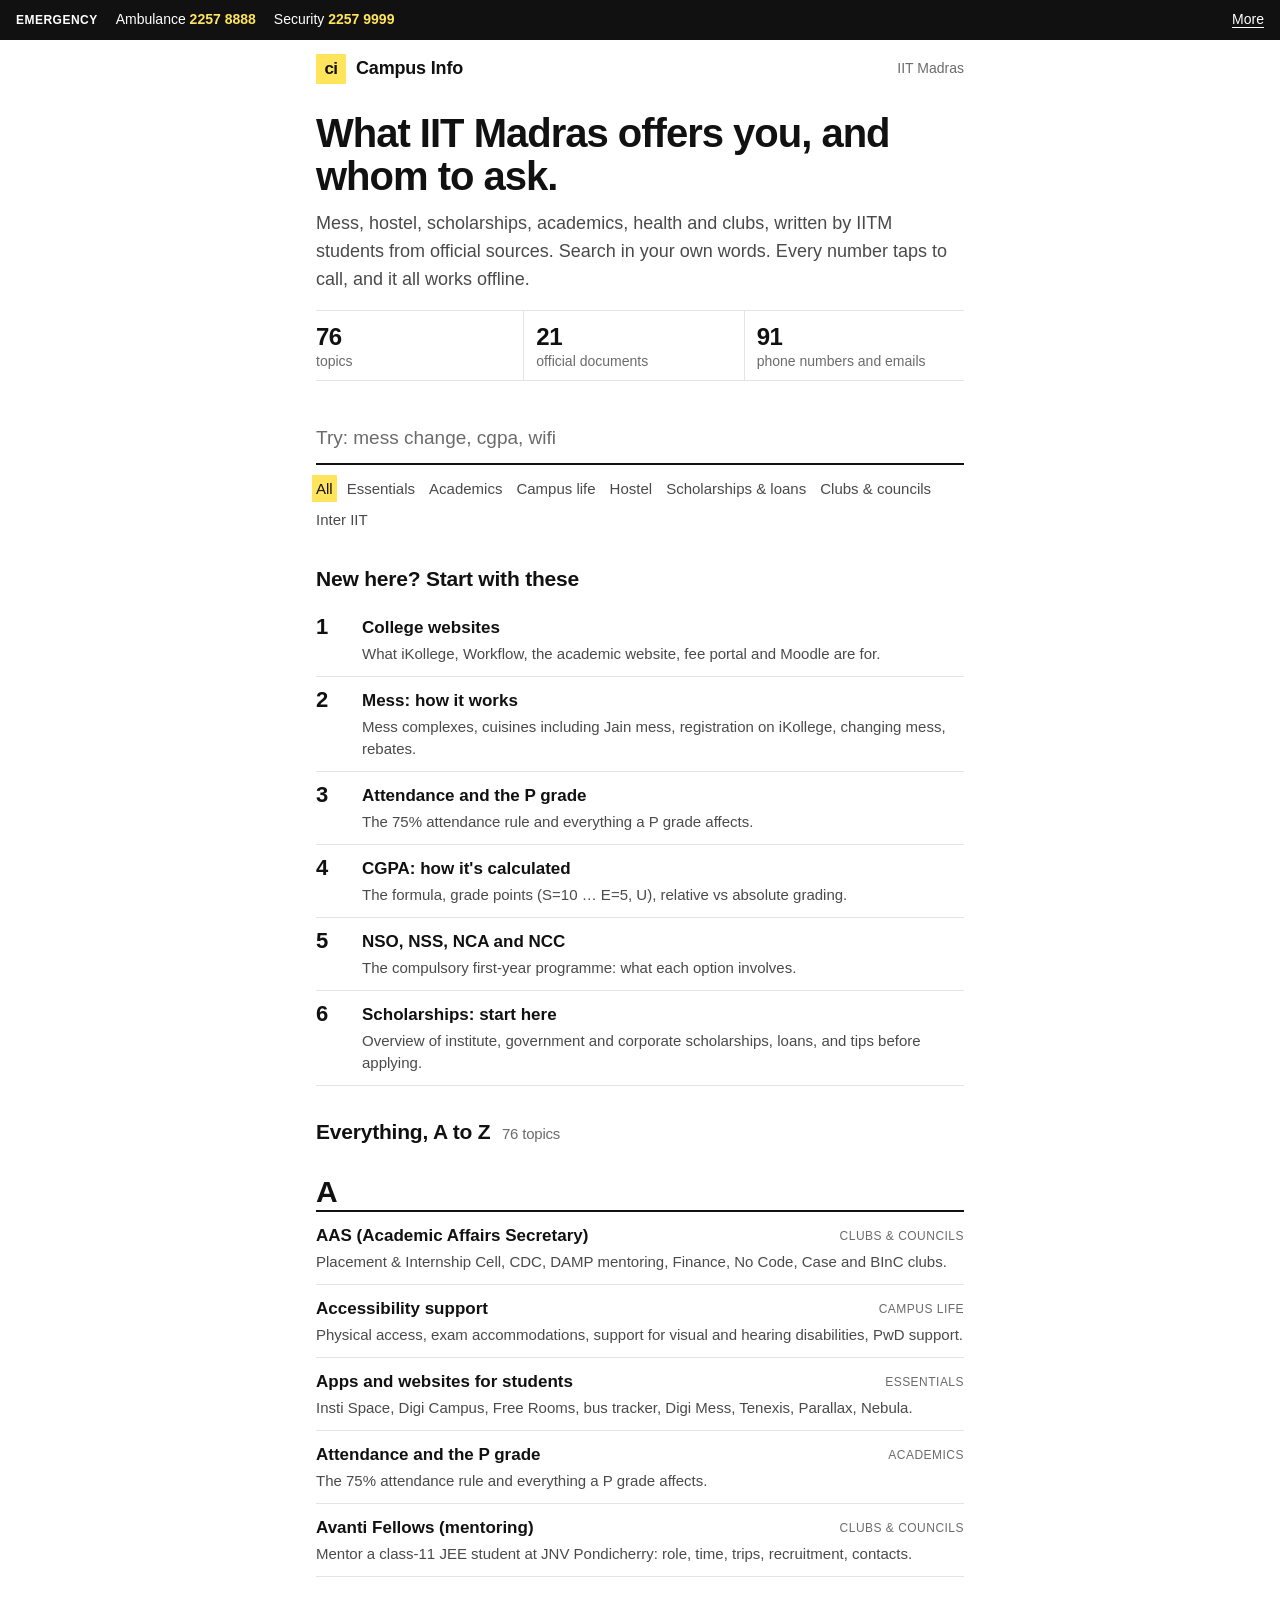
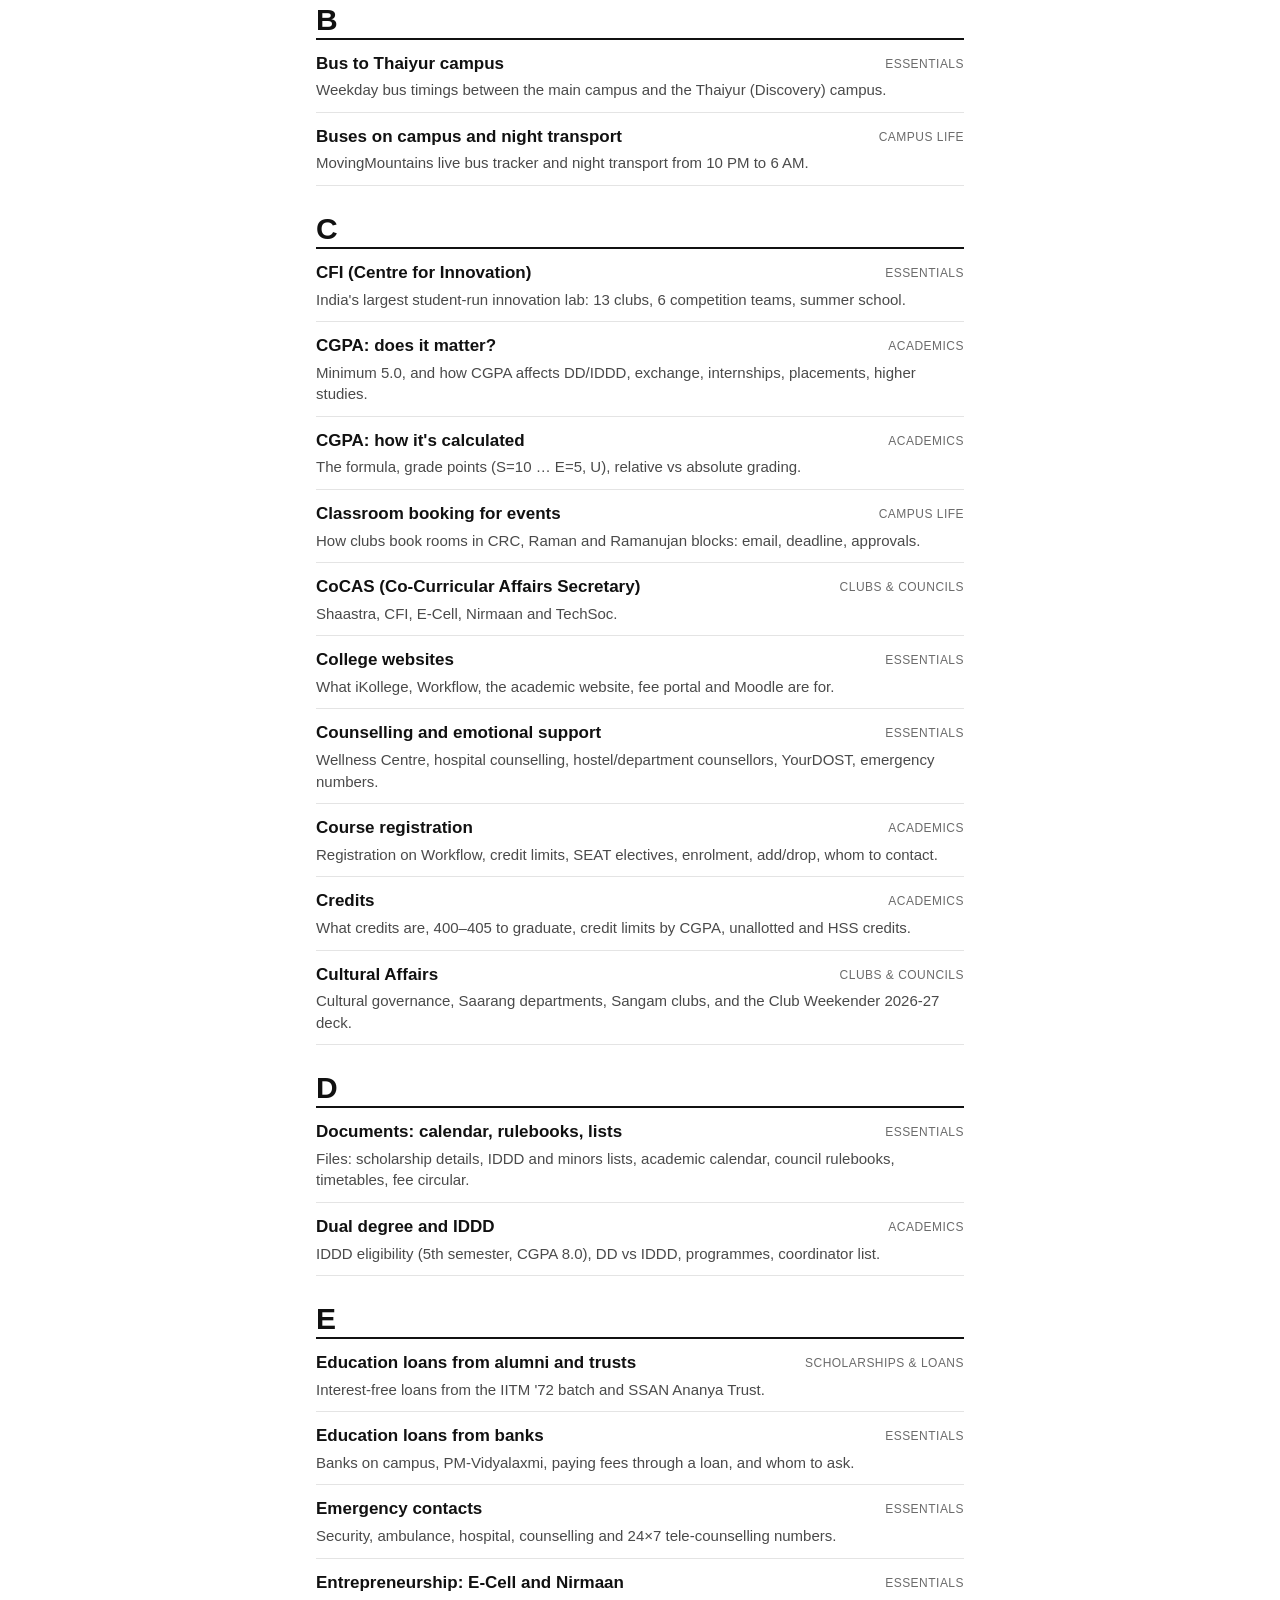
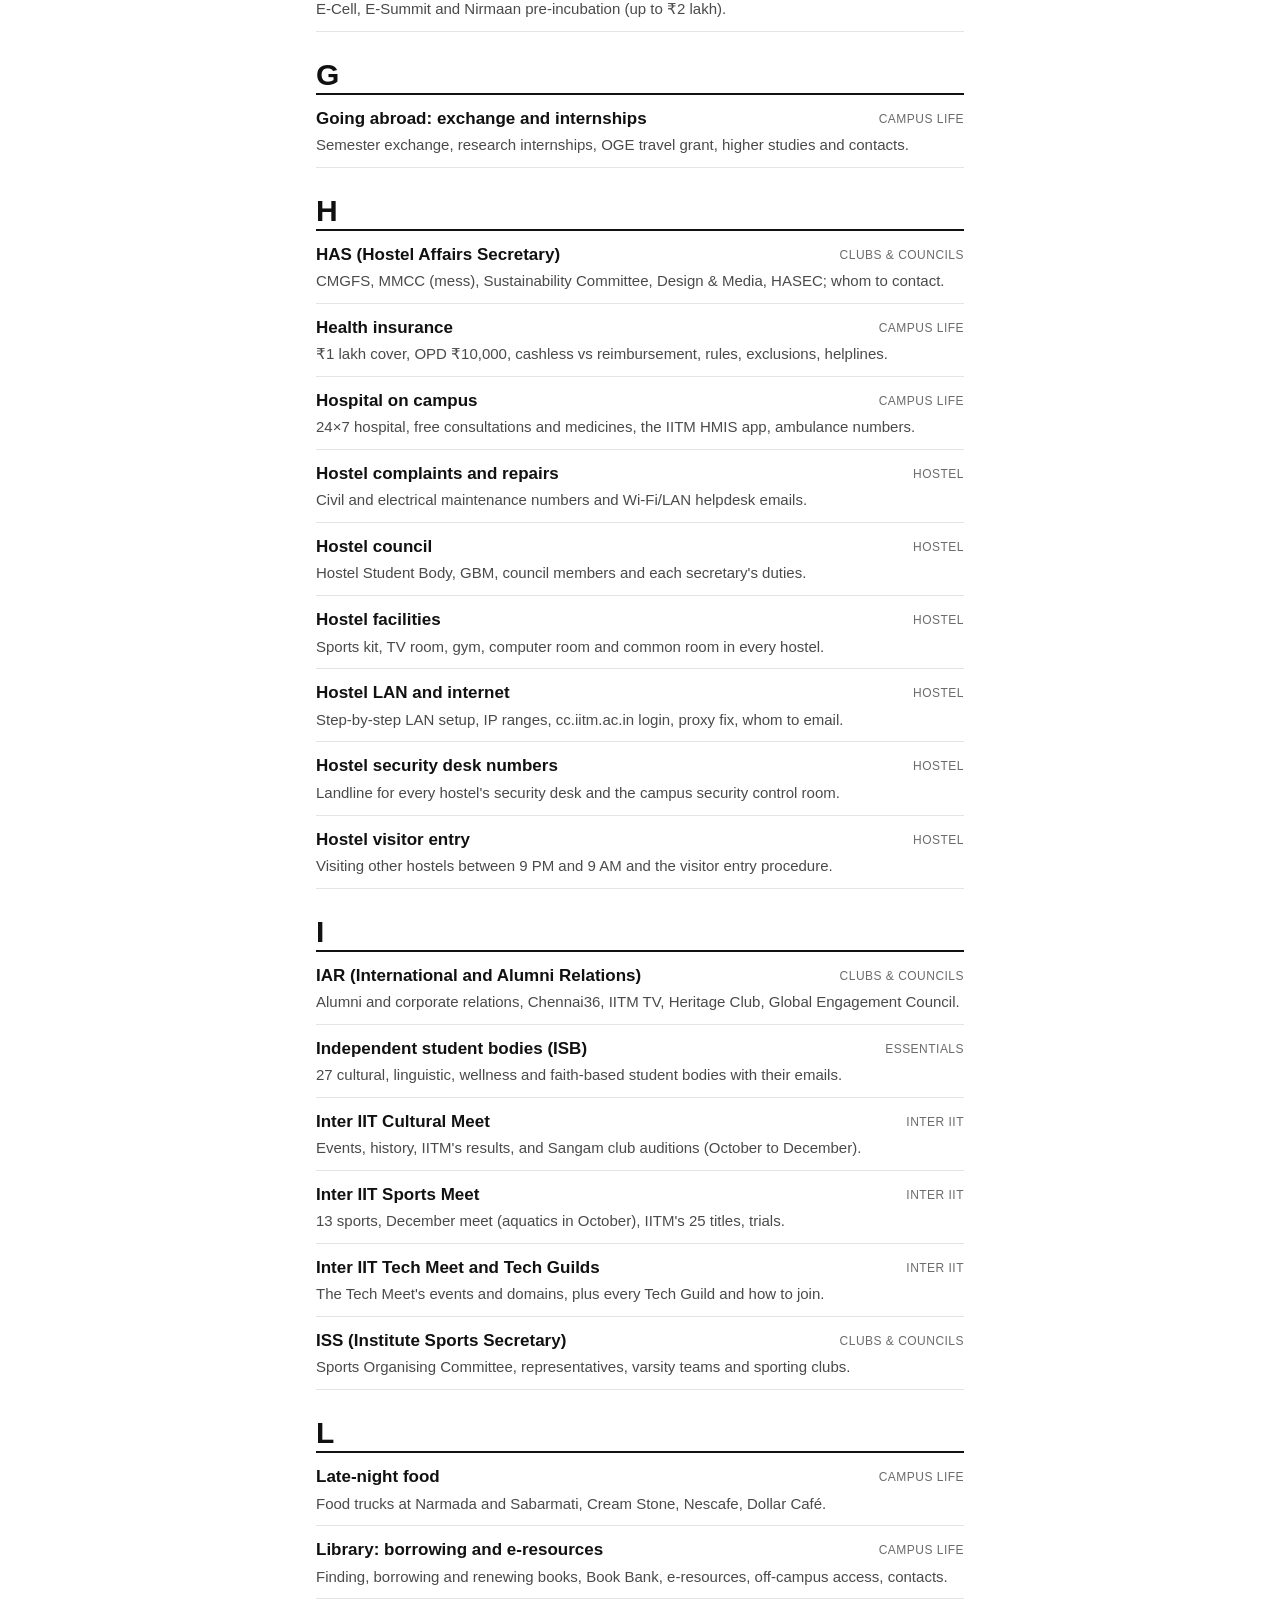
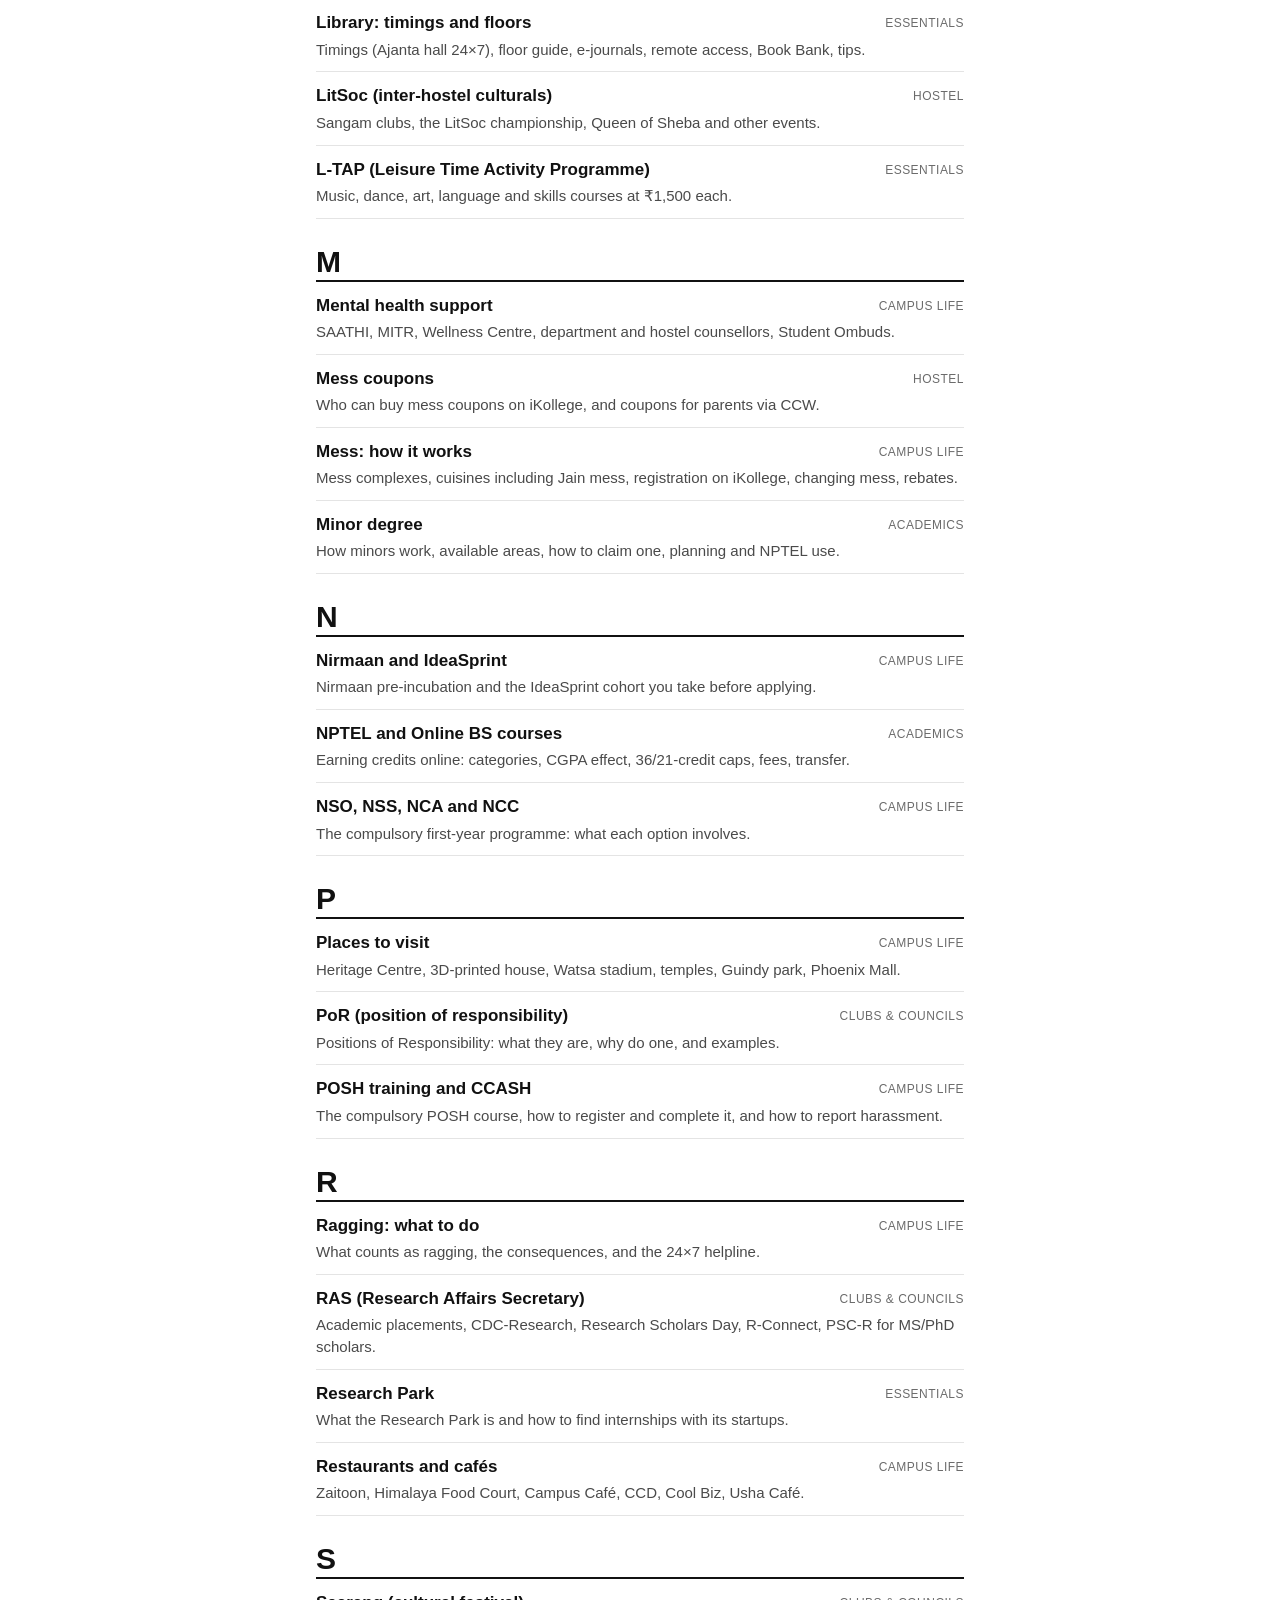
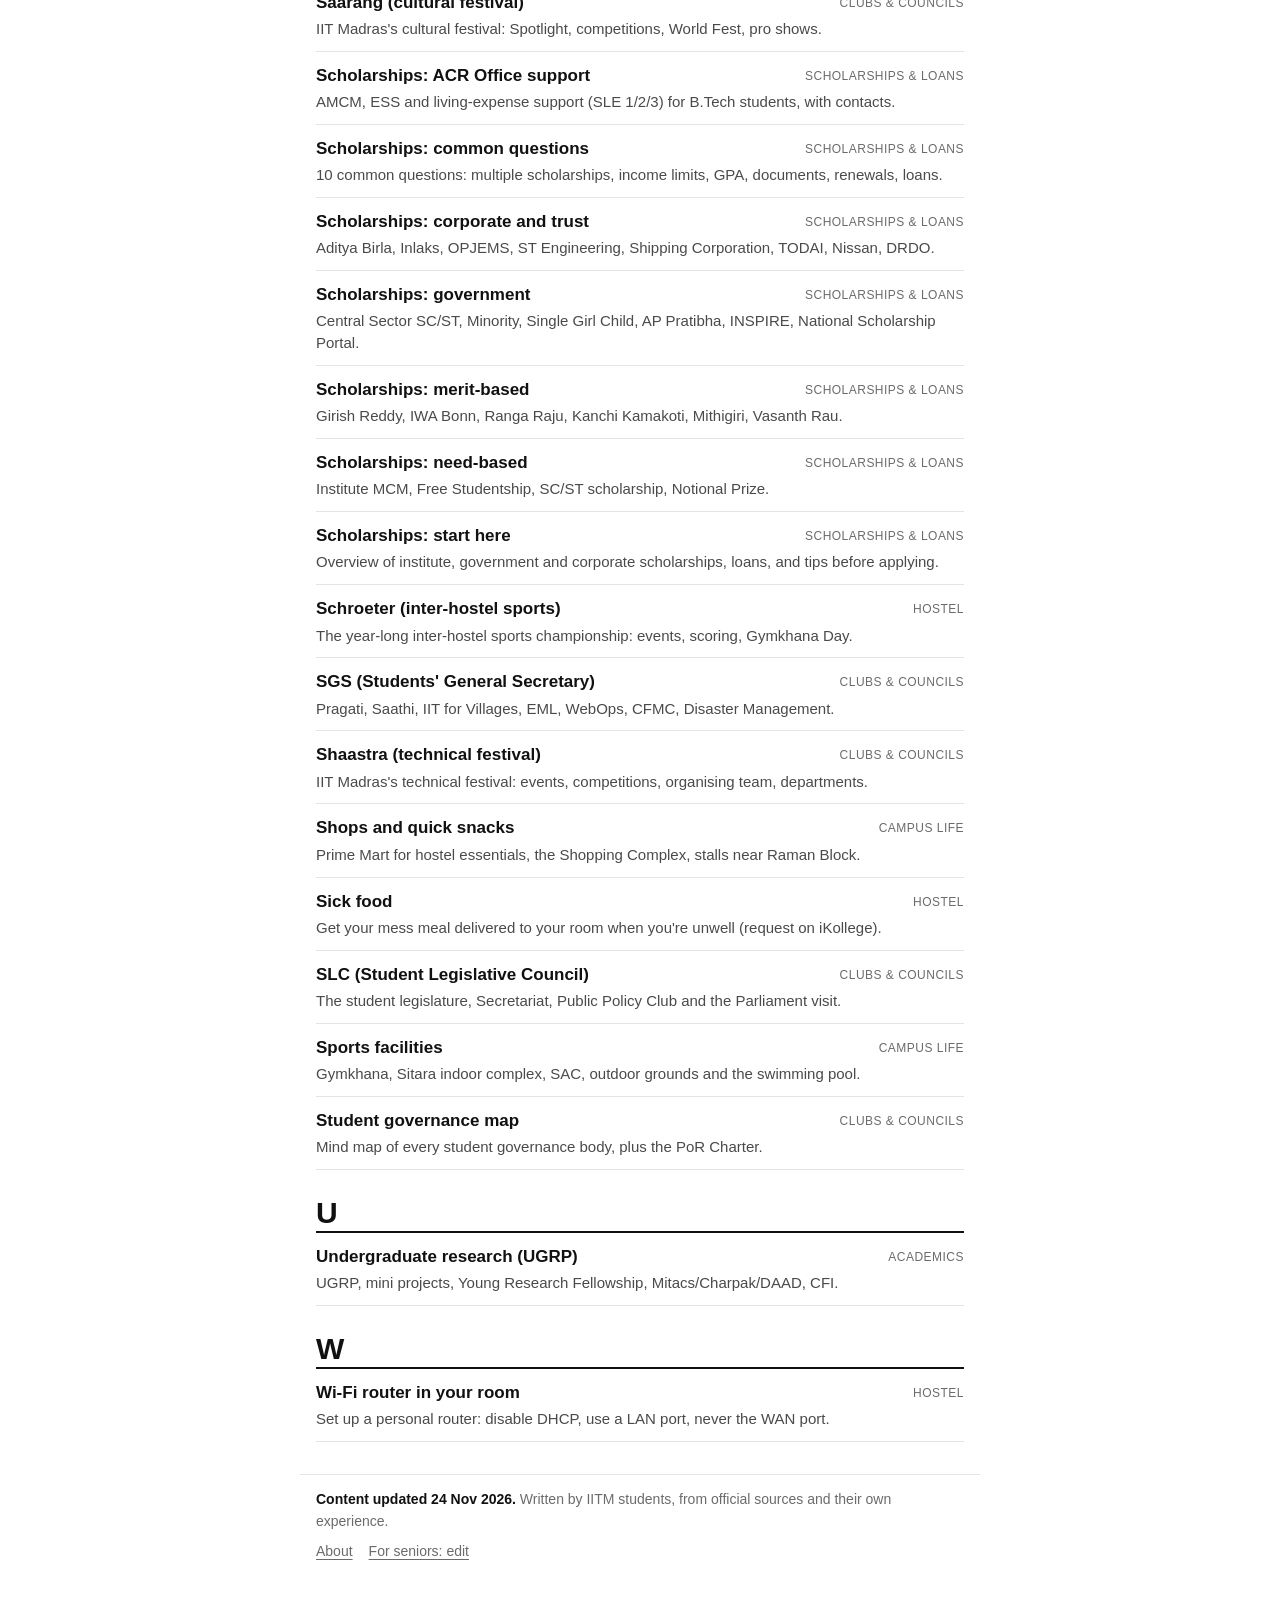
==== docs/index.html @ 2f11ac45 "The site students see: an A-to-Z index, search in their own words, topic pages, offline Home opens w" ====
<!doctype html>
<html lang="en">
<head>
  <meta charset="utf-8">
  <meta name="viewport" content="width=device-width, initial-scale=1, viewport-fit=cover">
  <title>Campus Info · student life at IIT Madras, searchable</title>
  <meta name="description" content="What IIT Madras offers you, and whom to ask. Mess, hostel, scholarships, academics, health and clubs, written by IITM students from official sources. Every number taps to call. Works offline.">
  <meta name="theme-color" content="#111111">
  <link rel="manifest" href="manifest.webmanifest">
  <link rel="icon" href="icons/icon.svg" type="image/svg+xml">
  <link rel="apple-touch-icon" href="icons/apple-touch-icon.png">
  <meta property="og:title" content="Campus Info">
  <meta property="og:description" content="What IIT Madras offers you, and whom to ask. Search in your own words; every number taps to call.">
  <meta property="og:image" content="icons/icon-512.png">
  <link rel="stylesheet" href="app.css">
</head>
<body>
  <a class="skip" href="#main">Skip to content</a>
  <div class="strip" id="strip" aria-label="Emergency numbers"></div>
  <header class="top">
    <a class="brand" href="#/" aria-label="Campus Info home"><span class="logo" aria-hidden="true">ci</span><span class="name">Campus Info</span></a>
    <span class="where">IIT Madras</span>
  </header>
  <main id="main" tabindex="-1">
    <p class="loading">Loading…</p>
  </main>
  <nav class="rail" id="rail" aria-label="Jump to a letter" hidden></nav>
  <footer class="foot" id="foot"></footer>
  <noscript><p class="loading">Campus Info needs JavaScript turned on.</p></noscript>
  <script src="markdown.js" defer></script>
  <script src="search.js" defer></script>
  <script src="app.js" defer></script>
</body>
</html>
---- docs/app.css ----
/* Campus Info. White page, black text, one highlighter yellow. No cards, no icons, no web fonts. */
:root {
  --paper: #ffffff;
  --ink: #111111;
  --soft: #4a4a4a;
  --muted: #6b6b6b;
  --rule: #e4e4e4;
  --mark: #ffe45c;
  --mark-ink: #111111;
  --strip: #111111;
  --strip-ink: #ffffff;
  --strip-num: #ffe45c;
  --code: #f4f4f2;
  --focus: #1a4dff;
  color-scheme: light;
}
@media (prefers-color-scheme: dark) {
  :root {
    --paper: #121212;
    --ink: #f1f1ef;
    --soft: #c9c9c6;
    --muted: #9d9d99;
    --rule: #2b2b2b;
    --mark: #ffe45c;
    --mark-ink: #111111;
    --strip: #ffe45c;
    --strip-ink: #111111;
    --strip-num: #111111;
    --code: #1d1d1d;
    --focus: #8fb0ff;
    color-scheme: dark;
  }
}

* { box-sizing: border-box; }
[hidden] { display: none !important; }
html { -webkit-text-size-adjust: 100%; scroll-padding-top: 56px; }
body {
  margin: 0;
  background: var(--paper);
  color: var(--ink);
  font: 17px/1.55 -apple-system, BlinkMacSystemFont, "Segoe UI", Roboto, "Noto Sans", "Helvetica Neue", Arial, sans-serif;
  padding-bottom: env(safe-area-inset-bottom);
}
a { color: inherit; text-decoration-thickness: 1px; text-underline-offset: 3px; }
a:hover { text-decoration-color: var(--mark); text-decoration-thickness: 3px; }
:focus-visible { outline: 3px solid var(--focus); outline-offset: 2px; }
mark { background: var(--mark); color: var(--mark-ink); padding: 0 1px; }
button { font: inherit; color: inherit; }
.vh { position: absolute; width: 1px; height: 1px; overflow: hidden; clip: rect(0 0 0 0); white-space: nowrap; }
.skip { position: absolute; left: -999px; }
.skip:focus { left: 8px; top: 8px; background: var(--paper); padding: 6px 10px; z-index: 30; }
.loading { padding: 40px 16px; color: var(--muted); }

/* the emergency strip: always there, one tap to call */
.strip {
  position: sticky; top: 0; z-index: 20;
  display: flex; align-items: center; gap: 18px;
  min-height: 40px; padding: 0 16px;
  background: var(--strip); color: var(--strip-ink);
  font-size: 14px; white-space: nowrap; overflow-x: auto; scrollbar-width: none;
}
.strip::-webkit-scrollbar { display: none; }
.strip .label { font-weight: 700; letter-spacing: .04em; text-transform: uppercase; font-size: 12px; }
.strip a { color: var(--strip-num); font-weight: 700; text-decoration: none; font-variant-numeric: tabular-nums; }
.strip a span { color: var(--strip-ink); font-weight: 400; }
.strip a.all { color: var(--strip-ink); font-weight: 400; text-decoration: underline; text-underline-offset: 3px; margin-left: auto; }

.preview-bar { background: var(--mark); color: var(--mark-ink); padding: 8px 16px; font-size: 14px; }

/* page column */
.top, main, .foot { max-width: 680px; margin: 0 auto; padding-left: 16px; padding-right: 16px; }
.top { display: flex; align-items: center; justify-content: space-between; padding-top: 14px; padding-bottom: 6px; }
.brand { display: inline-flex; align-items: center; gap: 10px; text-decoration: none; }
.logo {
  display: inline-grid; place-items: center; width: 30px; height: 30px;
  background: var(--mark); color: var(--mark-ink); font-weight: 800; font-size: 17px; letter-spacing: -.04em;
}
.name { font-weight: 800; font-size: 18px; letter-spacing: -.01em; }
.where { color: var(--muted); font-size: 14px; }
main { padding-bottom: 32px; }
main:focus { outline: none; }

/* what this is */
.hello { padding: 22px 0 6px; }
.hello h1 { font-size: clamp(30px, 8vw, 40px); line-height: 1.08; letter-spacing: -.025em; margin: 0 0 12px; font-weight: 800; }
.lede { font-size: 18px; color: var(--soft); margin: 0 0 16px; }
.proof { list-style: none; display: flex; flex-wrap: wrap; gap: 0; padding: 0; margin: 0 0 8px; border-top: 1px solid var(--rule); border-bottom: 1px solid var(--rule); }
.proof li { flex: 1 1 0; min-width: 90px; padding: 10px 12px 10px 0; color: var(--muted); font-size: 14px; line-height: 1.3; }
.proof li + li { border-left: 1px solid var(--rule); padding-left: 12px; }
.proof b { display: block; color: var(--ink); font-size: 24px; letter-spacing: -.02em; }

/* the search line */
.find { position: relative; margin: 18px 0 8px; }
.find input {
  width: 100%; font: inherit; font-size: 19px; color: var(--ink); background: transparent;
  border: 0; border-bottom: 2px solid var(--ink); border-radius: 0; padding: 10px 64px 10px 0;
  -webkit-appearance: none; appearance: none;
}
.find input::placeholder { color: var(--muted); }
.find input:focus { outline: none; box-shadow: inset 0 -8px 0 var(--mark); }
.find input::-webkit-search-cancel-button { display: none; }
.find .clear { position: absolute; right: 0; bottom: 10px; background: none; border: 0; padding: 4px 0; text-decoration: underline; text-underline-offset: 3px; cursor: pointer; color: var(--muted); }

/* group words */
.groups { display: flex; flex-wrap: wrap; gap: 4px 14px; margin: 10px 0 6px; font-size: 15px; }
.groups a { text-decoration: none; color: var(--soft); padding: 2px 0; }
.groups a.on { background: var(--mark); color: var(--mark-ink); padding: 2px 4px; margin: 0 -4px; }
.groups a:hover { color: var(--ink); }

/* lists of topics: the index, New here?, results */
h2 { font-size: 21px; letter-spacing: -.01em; margin: 30px 0 8px; }
.count { color: var(--muted); font-weight: 400; font-size: 15px; margin-left: 6px; }
.gsum { color: var(--soft); margin: 0 0 8px; }
.letter { font-size: 30px; font-weight: 800; margin: 26px 0 0; padding-bottom: 2px; border-bottom: 2px solid var(--ink); line-height: 1.1; }
.entries { list-style: none; margin: 0; padding: 0; }
.entries li { border-bottom: 1px solid var(--rule); }
.entries a { display: grid; grid-template-columns: 1fr auto; gap: 2px 12px; padding: 11px 0; text-decoration: none; }
.entries .t { font-weight: 650; }
.entries a:hover .t { text-decoration: underline; text-decoration-color: var(--mark); text-decoration-thickness: 3px; text-underline-offset: 3px; }
.entries .g { color: var(--muted); font-size: 12px; text-transform: uppercase; letter-spacing: .04em; align-self: start; padding-top: 4px; white-space: nowrap; }
.entries .s { grid-column: 1 / -1; color: var(--soft); font-size: 15px; line-height: 1.45;
  display: -webkit-box; -webkit-line-clamp: 2; -webkit-box-orient: vertical; overflow: hidden; }
.entries .from { color: var(--muted); }
.newhere ol { counter-reset: n; }
.newhere ol li { counter-increment: n; }
.newhere ol a { grid-template-columns: 34px 1fr; }
.newhere ol a::before { content: counter(n); grid-row: 1 / span 2; font-size: 22px; font-weight: 800; line-height: 1.1; color: var(--ink); }
.newhere ol .s { grid-column: 2; }
.newhere { margin-top: 18px; }

/* letters down the right edge */
.rail {
  position: fixed; right: 2px; top: 50%; transform: translateY(-46%); z-index: 15;
  display: flex; flex-direction: column; align-items: center;
  font-size: 11px; font-weight: 700; line-height: 1;
  opacity: 0; pointer-events: none; transition: opacity .2s;
}
.rail.show { opacity: 1; pointer-events: auto; }
@media (max-width: 759px) { .index { padding-right: 20px; } }
.rail a { display: block; padding: 3px 6px; text-decoration: none; color: var(--soft); }
.rail a:hover, .rail a:active { background: var(--mark); color: var(--mark-ink); }
@media (min-width: 760px) { .rail { right: calc(50% - 380px); font-size: 12px; } }

/* search results */
#results { margin-top: 8px; }
.none { margin: 14px 0 6px; }
.none p { margin: 0 0 6px; }
.none mark { font-weight: 700; }
.ask { font-weight: 700; }
.divider { margin: 22px 0 0; font-size: 12px; text-transform: uppercase; letter-spacing: .06em; color: var(--muted); border-bottom: 2px solid var(--ink); padding-bottom: 4px; }
.hits.deep .t { font-weight: 600; }

/* a topic */
.topic { padding-top: 8px; }
.crumbs { display: flex; justify-content: space-between; gap: 12px; margin: 10px 0 4px; font-size: 15px; }
.back { text-decoration: none; color: var(--soft); }
.kicker { text-transform: uppercase; letter-spacing: .05em; font-size: 12px; color: var(--muted); text-decoration: none; padding-top: 2px; }
.topic h1 { font-size: clamp(28px, 7vw, 36px); line-height: 1.12; letter-spacing: -.02em; margin: 14px 0 10px; font-weight: 800; }
.posts .post + .post { margin-top: 26px; padding-top: 22px; border-top: 1px solid var(--rule); }
.posts h2 { font-size: 20px; margin: 22px 0 6px; }
.posts h3 { font-size: 18px; margin: 18px 0 4px; }
.posts h4 { font-size: 16px; margin: 14px 0 4px; }
.posts p { margin: 0 0 12px; }
.posts ul, .posts ol { margin: 0 0 12px; padding-left: 22px; }
.posts li { margin: 3px 0; }
.posts blockquote { margin: 0 0 12px; padding: 2px 0 2px 14px; border-left: 3px solid var(--mark); color: var(--soft); }
.posts code { font-family: ui-monospace, SFMono-Regular, Consolas, Menlo, monospace; font-size: .9em; background: var(--code); padding: 1px 4px; }
.posts pre { background: var(--code); padding: 12px; overflow-x: auto; font-size: 14px; line-height: 1.45; }
.posts pre code { background: none; padding: 0; }
.posts img { max-width: 100%; height: auto; }
.posts a.tel { font-weight: 650; white-space: nowrap; }
.table { overflow-x: auto; margin: 0 0 14px; }
.posts table { border-collapse: collapse; font-size: 15px; min-width: 60%; }
.posts th, .posts td { border-bottom: 1px solid var(--rule); padding: 6px 12px 6px 0; text-align: left; vertical-align: top; }
.posts th { border-bottom: 2px solid var(--ink); }
.docs { list-style: none; padding: 0; margin: 8px 0 0; }
.docs li { padding: 9px 0; border-top: 1px solid var(--rule); display: flex; flex-wrap: wrap; gap: 2px 10px; align-items: baseline; }
.docs a { font-weight: 650; word-break: break-word; }
.docs .meta { color: var(--muted); font-size: 13px; }

.contacts { margin-top: 30px; border-top: 2px solid var(--ink); }
.contacts h2 { margin-top: 12px; }
.contacts ul { list-style: none; padding: 0; margin: 0; }
.contacts li { display: flex; justify-content: space-between; align-items: flex-start; gap: 14px; padding: 8px 0; border-bottom: 1px solid var(--rule); }
.contacts .who { color: var(--soft); font-size: 15px; padding-top: 9px; }
.contacts .how { display: flex; flex-direction: column; align-items: flex-end; text-align: right; min-width: 0; }
.contacts a { font-weight: 700; display: inline-block; padding: 8px 0; }
.contacts a.num { white-space: nowrap; font-variant-numeric: tabular-nums; }
.contacts a.mail { word-break: break-all; font-size: 15px; }

.useful { margin-top: 30px; display: flex; flex-wrap: wrap; align-items: center; gap: 4px 14px; }
.useful p { margin: 0; }
.useful button, .share button {
  background: none; border: 1px solid var(--ink); padding: 7px 14px; margin-right: 8px; cursor: pointer; min-height: 40px;
}
.useful button:hover, .share button:hover { background: var(--mark); color: var(--mark-ink); }
.more { margin-top: 10px; }
.share { margin-top: 26px; }
.about h2 { margin-top: 26px; }
.about p { color: var(--soft); }

/* footer */
.foot { border-top: 1px solid var(--rule); padding-top: 14px; padding-bottom: 40px; color: var(--muted); font-size: 14px; }
.foot p { margin: 0 0 8px; }
.foot strong { color: var(--ink); font-weight: 650; }
.foot .links { display: flex; flex-wrap: wrap; gap: 6px 16px; }
.foot .install { background: none; border: 0; padding: 0; text-decoration: underline; text-underline-offset: 3px; cursor: pointer; color: inherit; font-size: inherit; }
.offline:empty { display: none; }

@media (max-width: 430px) {
  .strip { gap: 14px; font-size: 13px; }
  .strip .label { display: none; }
}
@media (max-width: 380px) {
  body { font-size: 16px; }
  .proof b { font-size: 21px; }
}
@media print {
  .strip, .rail, .find, .groups, .useful, .share, .foot .links { display: none; }
}
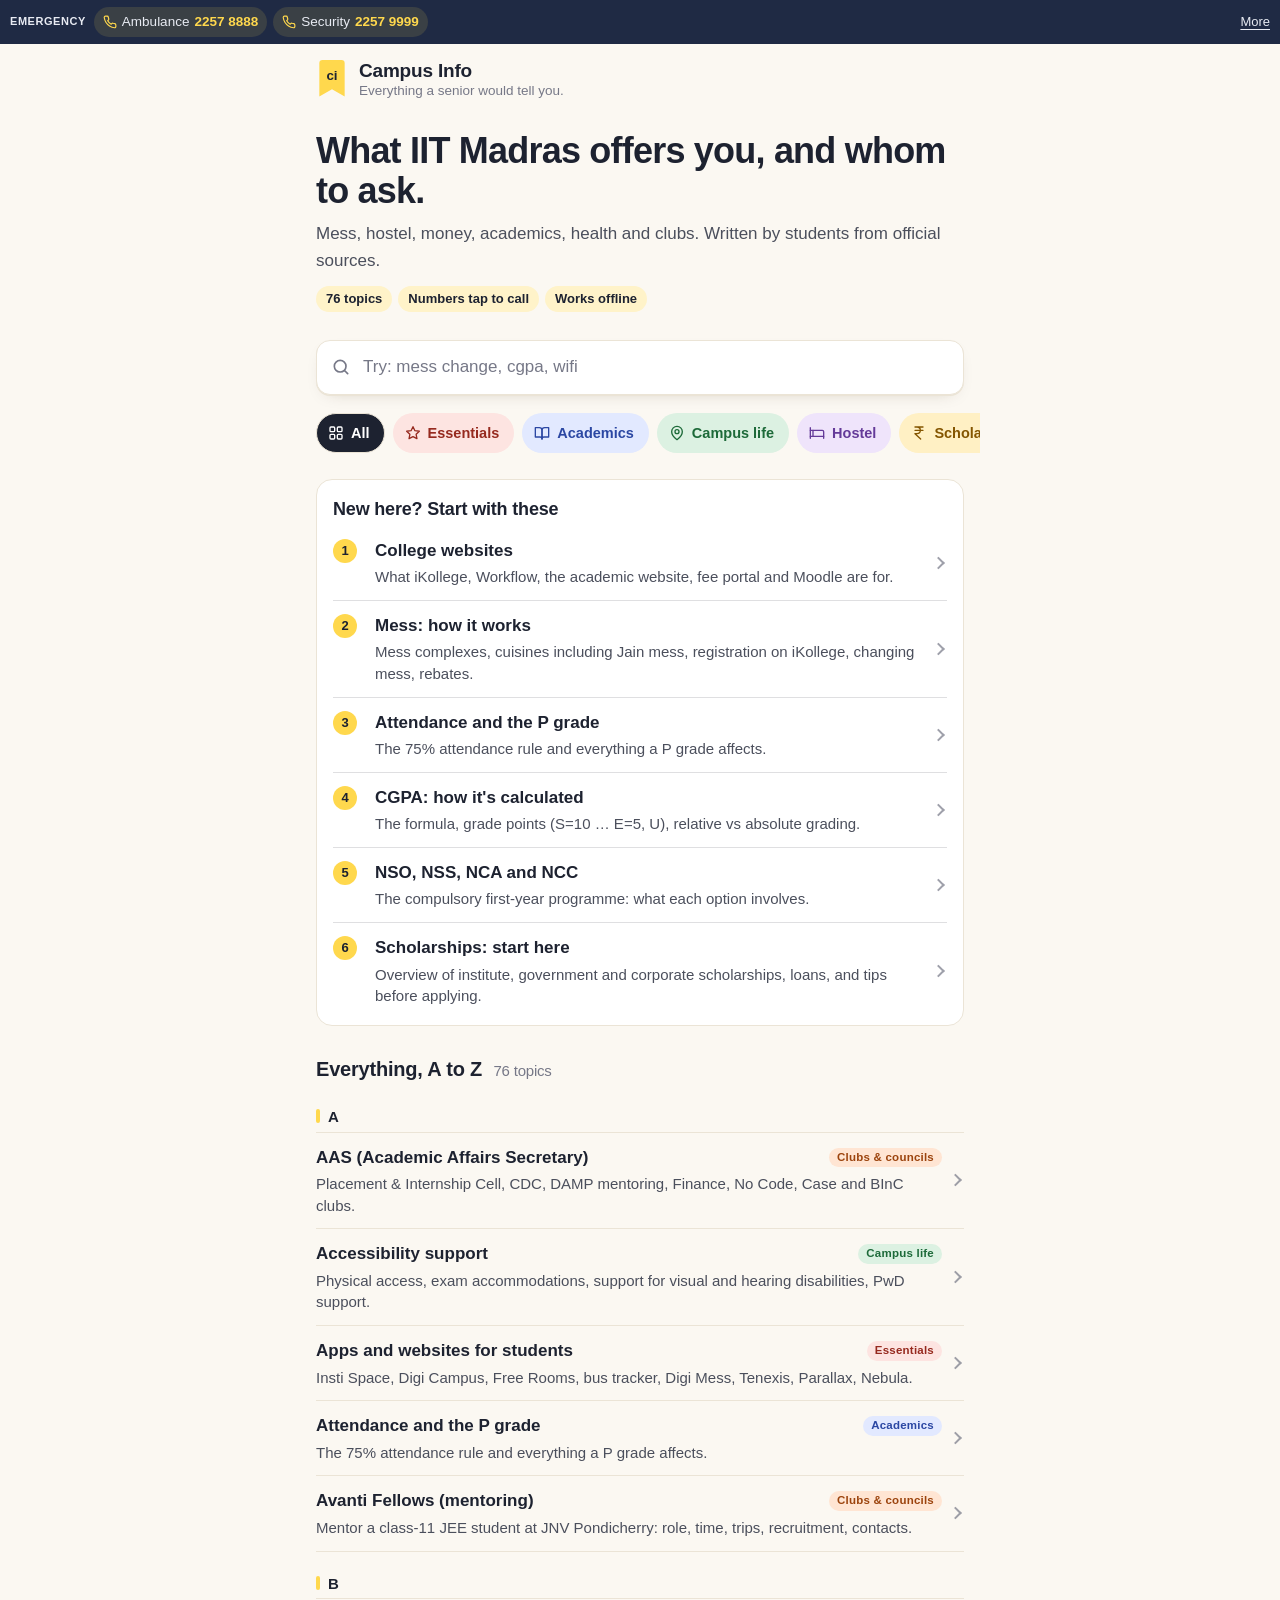
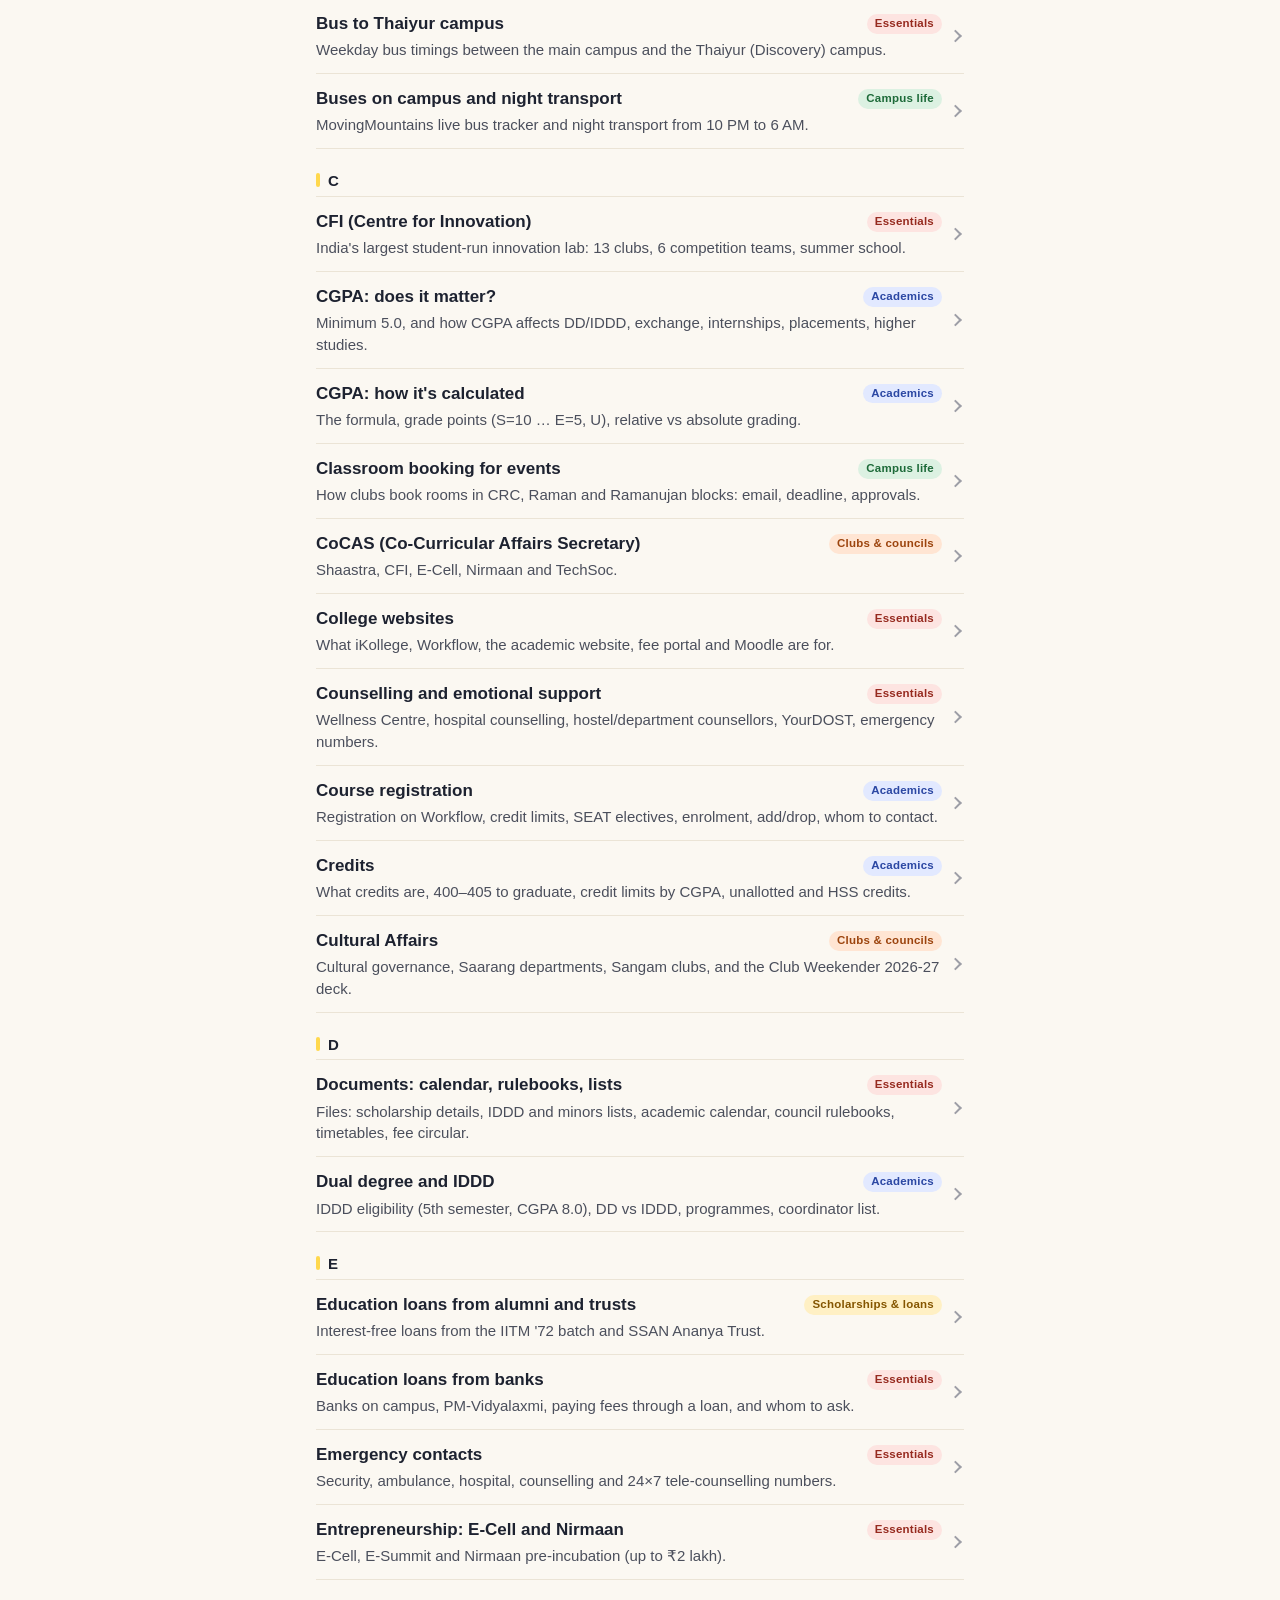
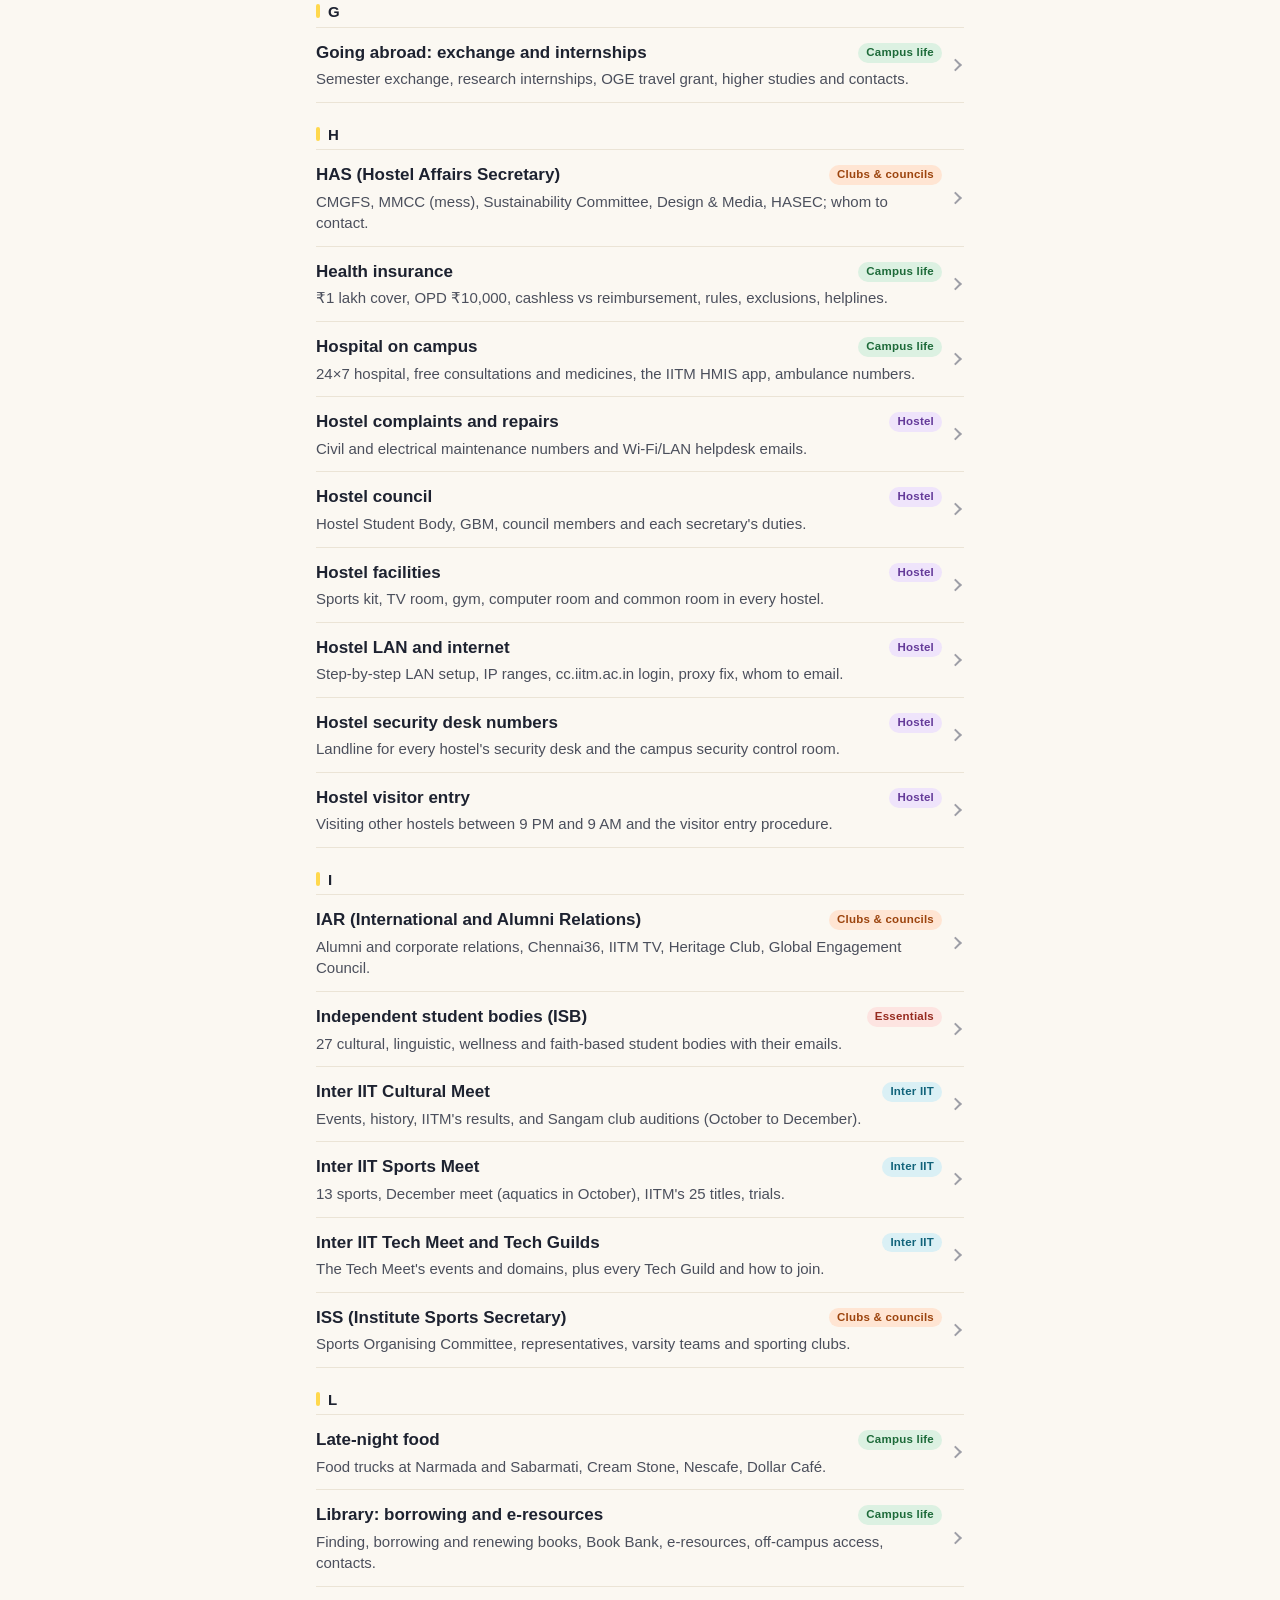
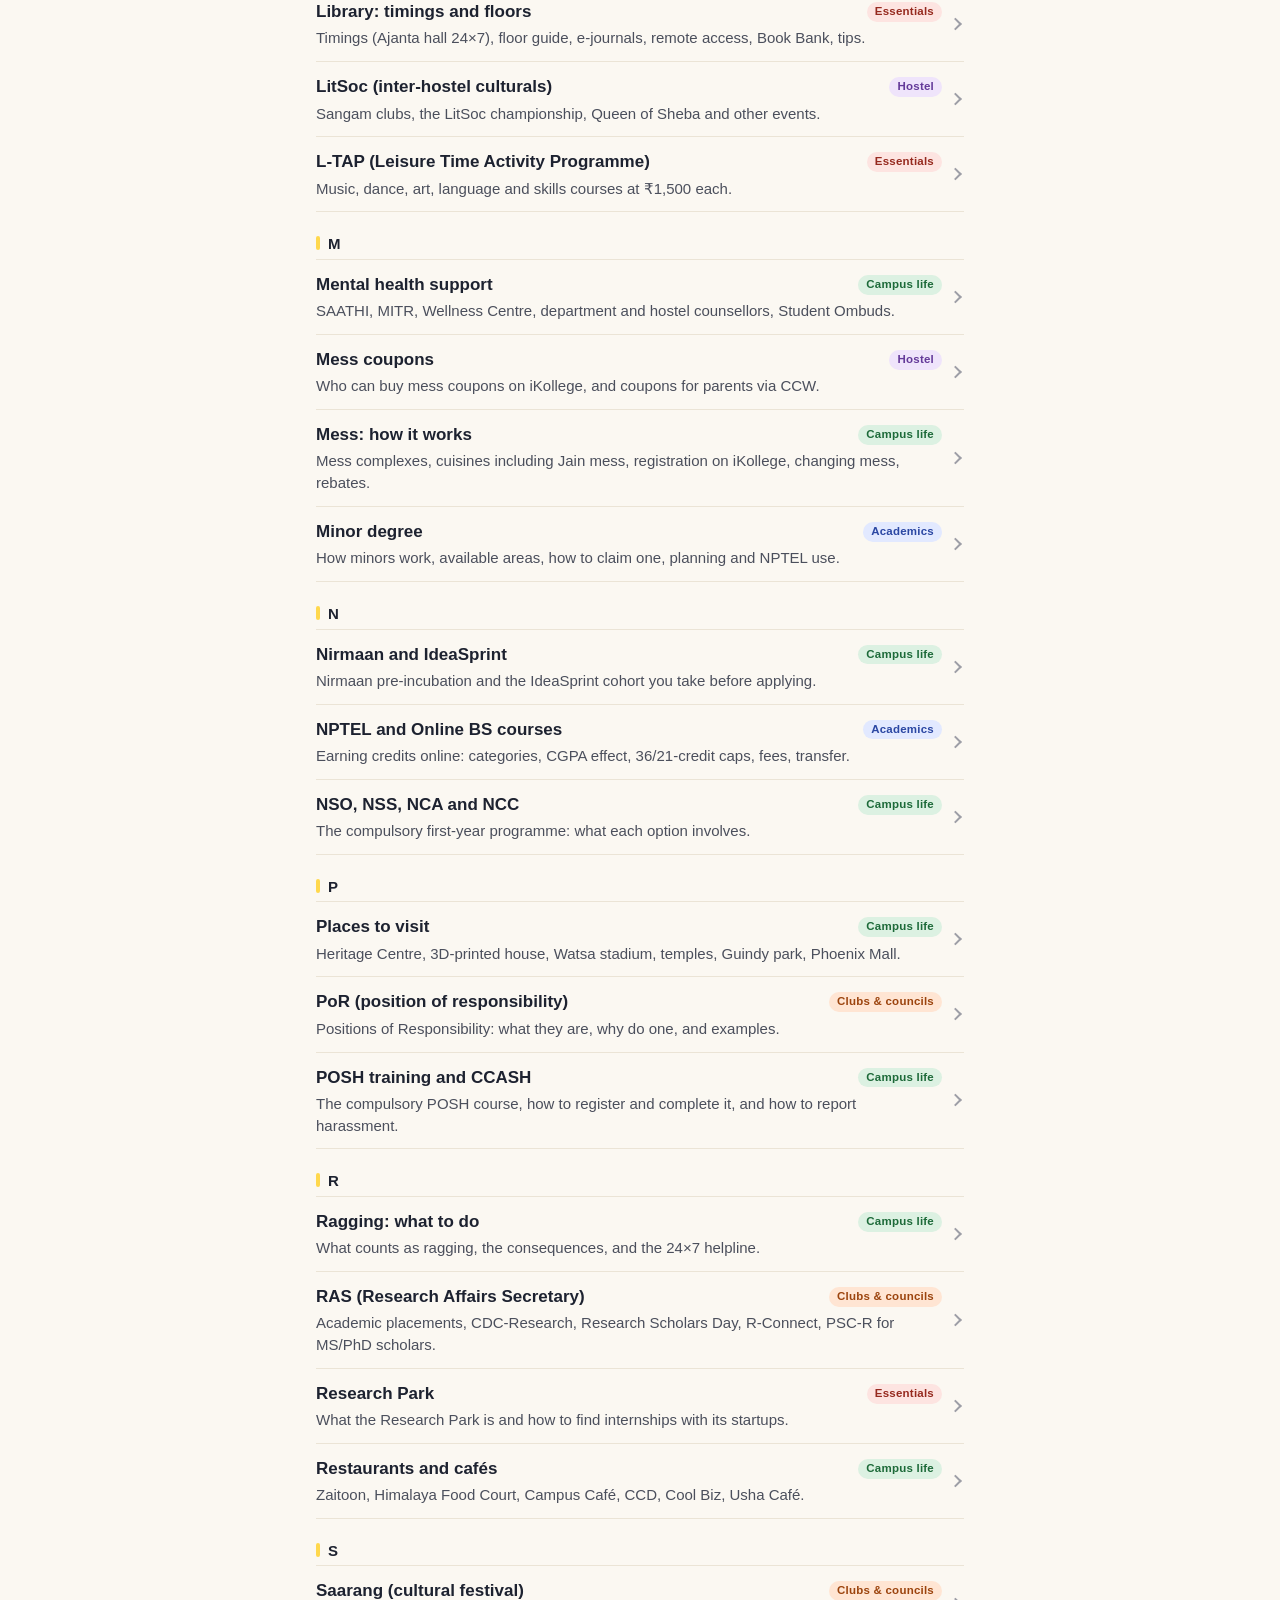
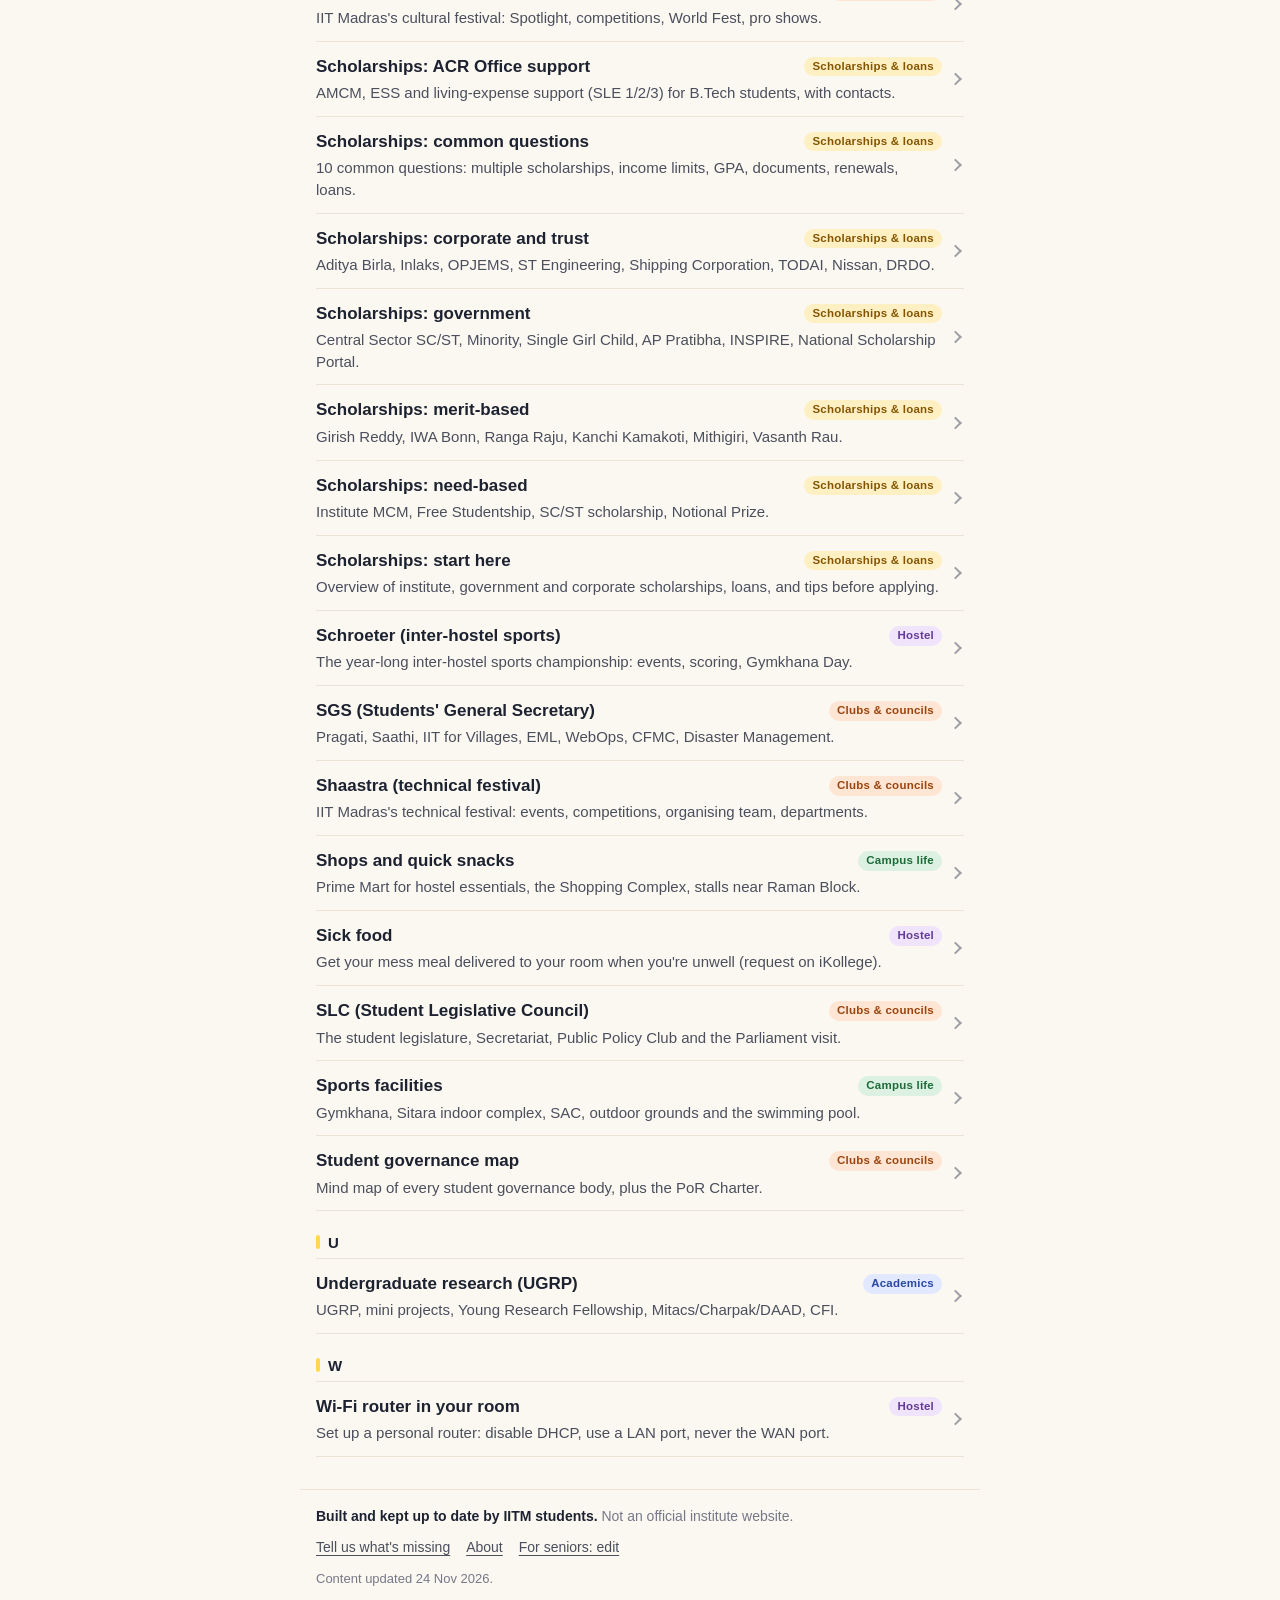
==== commit f209e081: "New look: logo, tagline, search box, group pills, call buttons, soft colour Cream paper with navy in" ====
--- a/docs/index.html
+++ b/docs/index.html
@@ -3,14 +3,14 @@
 <head>
   <meta charset="utf-8">
   <meta name="viewport" content="width=device-width, initial-scale=1, viewport-fit=cover">
-  <title>Campus Info · student life at IIT Madras, searchable</title>
-  <meta name="description" content="What IIT Madras offers you, and whom to ask. Mess, hostel, scholarships, academics, health and clubs, written by IITM students from official sources. Every number taps to call. Works offline.">
-  <meta name="theme-color" content="#111111">
+  <title>Campus Info · Everything a senior would tell you</title>
+  <meta name="description" content="Everything a senior would tell you: what IIT Madras offers students, and whom to ask. Mess, hostel, money, academics, health and clubs, written by students from official sources. Every number taps to call. Works offline.">
+  <meta name="theme-color" content="#1f2a44">
   <link rel="manifest" href="manifest.webmanifest">
   <link rel="icon" href="icons/icon.svg" type="image/svg+xml">
   <link rel="apple-touch-icon" href="icons/apple-touch-icon.png">
   <meta property="og:title" content="Campus Info">
-  <meta property="og:description" content="What IIT Madras offers you, and whom to ask. Search in your own words; every number taps to call.">
+  <meta property="og:description" content="Everything a senior would tell you. Search in your own words; every number taps to call.">
   <meta property="og:image" content="icons/icon-512.png">
   <link rel="stylesheet" href="app.css">
 </head>
@@ -18,8 +18,10 @@
   <a class="skip" href="#main">Skip to content</a>
   <div class="strip" id="strip" aria-label="Emergency numbers"></div>
   <header class="top">
-    <a class="brand" href="#/" aria-label="Campus Info home"><span class="logo" aria-hidden="true">ci</span><span class="name">Campus Info</span></a>
-    <span class="where">IIT Madras</span>
+    <a class="brand" href="#/" aria-label="Campus Info home">
+      <svg class="logo" viewBox="0 0 40 48" aria-hidden="true"><path d="M4 4a4 4 0 0 1 4-4h24a4 4 0 0 1 4 4v42l-16-9-16 9z" fill="var(--logo)"/><text x="20" y="25" text-anchor="middle" font-size="17" font-weight="800" fill="var(--logo-ink)" font-family="inherit">ci</text></svg>
+      <span class="words"><span class="name">Campus Info</span><span class="tag">Everything a senior would tell you.</span></span>
+    </a>
   </header>
   <main id="main" tabindex="-1">
     <p class="loading">Loading…</p>
--- a/docs/app.css
+++ b/docs/app.css
@@ -1,40 +1,51 @@
-/* Campus Info. White page, black text, one highlighter yellow. No cards, no icons, no web fonts. */
+/* Campus Info. Cream paper, navy ink, the yellow of the app icon, and a soft colour for each group.
+   Icons are inline SVG; no web fonts, no images. */
 :root {
-  --paper: #ffffff;
-  --ink: #111111;
-  --soft: #4a4a4a;
-  --muted: #6b6b6b;
-  --rule: #e4e4e4;
   --mark: #ffe45c;
   --mark-ink: #111111;
-  --strip: #111111;
-  --strip-ink: #ffffff;
-  --strip-num: #ffe45c;
-  --code: #f4f4f2;
   --focus: #1a4dff;
   color-scheme: light;
-}
+  --paper: #fbf8f2;
+  --ink: #1d2230;
+  --soft: #4b4f5c;
+  --muted: #767887;
+  --rule: #ebe4d6;
+  --box: #ffffff;
+  --accent: #1d2230;
+  --accent-ink: #ffffff;
+  --accent-soft: #fff3c9;
+  --accent-text: #1d2230;
+  --strip: #1f2a44;
+  --strip-ink: #e8ebf3;
+  --strip-num: #ffd84d;
+  --logo: #ffd84d;
+  --logo-ink: #1d2230;
+  --pill: #ffffff;
+  --pill-line: #ebe4d6;
+}
+/* each group has its own soft colour */
+[data-g="essentials"]   { --g-bg: #fde4e1; --g-ink: #962a1f; }
+[data-g="academics"]    { --g-bg: #e2e9ff; --g-ink: #2b47a3; }
+[data-g="campus-life"]  { --g-bg: #dcf1e2; --g-ink: #1d6a39; }
+[data-g="hostel"]       { --g-bg: #efe4fb; --g-ink: #643a99; }
+[data-g="scholarships"] { --g-bg: #fff0c4; --g-ink: #845500; }
+[data-g="clubs"]        { --g-bg: #ffe5d3; --g-ink: #9c440e; }
+[data-g="inter-iit"]    { --g-bg: #daf0f5; --g-ink: #11637a; }
+[data-g="all"]          { --g-bg: #ffffff; --g-ink: #1d2230; }
+
 @media (prefers-color-scheme: dark) {
-  :root {
-    --paper: #121212;
-    --ink: #f1f1ef;
-    --soft: #c9c9c6;
-    --muted: #9d9d99;
-    --rule: #2b2b2b;
-    --mark: #ffe45c;
-    --mark-ink: #111111;
-    --strip: #ffe45c;
-    --strip-ink: #111111;
-    --strip-num: #111111;
-    --code: #1d1d1d;
-    --focus: #8fb0ff;
-    color-scheme: dark;
+  :root:not([data-theme="light"]) {
+    --focus: #8fb0ff; color-scheme: dark;
+    --paper: #15130f; --ink: #f3efe6; --soft: #cfc8b8; --muted: #9c9483; --rule: #2e2a22; --box: #1d1a15;
+    --accent: #ffd84d; --accent-ink: #1d2230; --accent-soft: #3a3115; --accent-text: #ffe590;
+    --strip: #0f1626; --strip-ink: #e8ebf3; --strip-num: #ffd84d; --logo: #ffd84d; --logo-ink: #1d2230; --pill: #1d1a15; --pill-line: #2e2a22;
   }
+  :root:not([data-theme="light"]) [data-g] { --g-bg: #26221a; --g-ink: #f3efe6; }
 }
 
 * { box-sizing: border-box; }
 [hidden] { display: none !important; }
-html { -webkit-text-size-adjust: 100%; scroll-padding-top: 56px; }
+html { -webkit-text-size-adjust: 100%; scroll-padding-top: 112px; }
 body {
   margin: 0;
   background: var(--paper);
@@ -43,120 +54,190 @@
   padding-bottom: env(safe-area-inset-bottom);
 }
 a { color: inherit; text-decoration-thickness: 1px; text-underline-offset: 3px; }
-a:hover { text-decoration-color: var(--mark); text-decoration-thickness: 3px; }
 :focus-visible { outline: 3px solid var(--focus); outline-offset: 2px; }
-mark { background: var(--mark); color: var(--mark-ink); padding: 0 1px; }
+mark { background: var(--mark); color: var(--mark-ink); padding: 0 1px; border-radius: 2px; }
 button { font: inherit; color: inherit; }
+.ic { width: 18px; height: 18px; flex: none; }
+.ic.flip { transform: rotate(180deg); }
 .vh { position: absolute; width: 1px; height: 1px; overflow: hidden; clip: rect(0 0 0 0); white-space: nowrap; }
 .skip { position: absolute; left: -999px; }
 .skip:focus { left: 8px; top: 8px; background: var(--paper); padding: 6px 10px; z-index: 30; }
 .loading { padding: 40px 16px; color: var(--muted); }
 
-/* the emergency strip: always there, one tap to call */
+/* emergency strip: always there, one tap to call */
 .strip {
   position: sticky; top: 0; z-index: 20;
-  display: flex; align-items: center; gap: 18px;
-  min-height: 40px; padding: 0 16px;
+  display: flex; align-items: center; gap: 6px;
+  min-height: 44px; padding: 0 10px;
   background: var(--strip); color: var(--strip-ink);
   font-size: 14px; white-space: nowrap; overflow-x: auto; scrollbar-width: none;
 }
 .strip::-webkit-scrollbar { display: none; }
-.strip .label { font-weight: 700; letter-spacing: .04em; text-transform: uppercase; font-size: 12px; }
-.strip a { color: var(--strip-num); font-weight: 700; text-decoration: none; font-variant-numeric: tabular-nums; }
-.strip a span { color: var(--strip-ink); font-weight: 400; }
-.strip a.all { color: var(--strip-ink); font-weight: 400; text-decoration: underline; text-underline-offset: 3px; margin-left: auto; }
-
-.preview-bar { background: var(--mark); color: var(--mark-ink); padding: 8px 16px; font-size: 14px; }
+.strip .label { font-weight: 700; letter-spacing: .05em; text-transform: uppercase; font-size: 11px; margin-right: 2px; }
+.strip a:not(.all) {
+  display: inline-flex; align-items: center; gap: 5px; padding: 5px 9px; border-radius: 999px; font-size: 13.5px;
+  color: var(--strip-num); font-weight: 700; text-decoration: none; font-variant-numeric: tabular-nums;
+  background: color-mix(in srgb, var(--strip-num) 12%, transparent);
+}
+.strip a .ic { width: 14px; height: 14px; }
+.strip a span { color: var(--strip-ink); font-weight: 500; }
+.strip a.all { color: var(--strip-ink); text-decoration: underline; text-underline-offset: 3px; margin-left: auto; padding-left: 4px; font-size: 13px; }
 
 /* page column */
 .top, main, .foot { max-width: 680px; margin: 0 auto; padding-left: 16px; padding-right: 16px; }
-.top { display: flex; align-items: center; justify-content: space-between; padding-top: 14px; padding-bottom: 6px; }
-.brand { display: inline-flex; align-items: center; gap: 10px; text-decoration: none; }
-.logo {
-  display: inline-grid; place-items: center; width: 30px; height: 30px;
-  background: var(--mark); color: var(--mark-ink); font-weight: 800; font-size: 17px; letter-spacing: -.04em;
-}
-.name { font-weight: 800; font-size: 18px; letter-spacing: -.01em; }
-.where { color: var(--muted); font-size: 14px; }
+.top { padding-top: 16px; padding-bottom: 4px; }
+.brand { display: inline-flex; align-items: center; gap: 11px; text-decoration: none; }
+.logo { width: 32px; height: 38px; flex: none; }
+.words { display: flex; flex-direction: column; line-height: 1.2; }
+.name { font-weight: 800; font-size: 19px; letter-spacing: -.01em; }
+.tag { color: var(--muted); font-size: 13.5px; }
 main { padding-bottom: 32px; }
 main:focus { outline: none; }
 
-/* what this is */
-.hello { padding: 22px 0 6px; }
-.hello h1 { font-size: clamp(30px, 8vw, 40px); line-height: 1.08; letter-spacing: -.025em; margin: 0 0 12px; font-weight: 800; }
-.lede { font-size: 18px; color: var(--soft); margin: 0 0 16px; }
-.proof { list-style: none; display: flex; flex-wrap: wrap; gap: 0; padding: 0; margin: 0 0 8px; border-top: 1px solid var(--rule); border-bottom: 1px solid var(--rule); }
-.proof li { flex: 1 1 0; min-width: 90px; padding: 10px 12px 10px 0; color: var(--muted); font-size: 14px; line-height: 1.3; }
-.proof li + li { border-left: 1px solid var(--rule); padding-left: 12px; }
-.proof b { display: block; color: var(--ink); font-size: 24px; letter-spacing: -.02em; }
-
-/* the search line */
-.find { position: relative; margin: 18px 0 8px; }
+/* what this is: one sentence and three facts */
+.hello { padding: 20px 0 2px; }
+.hello h1 { font-size: clamp(27px, 7.4vw, 36px); line-height: 1.12; letter-spacing: -.022em; margin: 0 0 10px; font-weight: 800; }
+.lede { font-size: 17px; color: var(--soft); margin: 0 0 12px; }
+.facts { display: flex; flex-wrap: wrap; gap: 6px; margin: 0; padding: 0; font-size: 13px; color: var(--accent-text); }
+.facts span { background: var(--accent-soft); padding: 3px 10px; border-radius: 999px; font-weight: 600; }
+
+/* the search box: sticks under the strip while you scroll */
+.find {
+  position: sticky; top: 44px; z-index: 12;
+  margin: 18px -16px 6px; padding: 8px 16px; background: var(--paper);
+}
+.find .lens { position: absolute; left: 31px; top: 50%; transform: translateY(-50%); color: var(--muted); width: 20px; height: 20px; pointer-events: none; }
 .find input {
-  width: 100%; font: inherit; font-size: 19px; color: var(--ink); background: transparent;
-  border: 0; border-bottom: 2px solid var(--ink); border-radius: 0; padding: 10px 64px 10px 0;
-  -webkit-appearance: none; appearance: none;
-}
+  width: 100%; font: inherit; font-size: 17px; color: var(--ink);
+  background: var(--box); border: 1.5px solid var(--pill-line); border-radius: 14px;
+  padding: 13px 46px 13px 46px; -webkit-appearance: none; appearance: none;
+  transition: border-color .15s, box-shadow .15s, background .15s;
+}
+.find input { box-shadow: 0 1px 0 var(--rule), 0 6px 18px -12px rgba(60, 40, 0, .35); }
 .find input::placeholder { color: var(--muted); }
-.find input:focus { outline: none; box-shadow: inset 0 -8px 0 var(--mark); }
+.find input:focus { outline: none; border-color: var(--accent); background: var(--paper); box-shadow: 0 0 0 4px var(--accent-soft); }
 .find input::-webkit-search-cancel-button { display: none; }
-.find .clear { position: absolute; right: 0; bottom: 10px; background: none; border: 0; padding: 4px 0; text-decoration: underline; text-underline-offset: 3px; cursor: pointer; color: var(--muted); }
-
-/* group words */
-.groups { display: flex; flex-wrap: wrap; gap: 4px 14px; margin: 10px 0 6px; font-size: 15px; }
-.groups a { text-decoration: none; color: var(--soft); padding: 2px 0; }
-.groups a.on { background: var(--mark); color: var(--mark-ink); padding: 2px 4px; margin: 0 -4px; }
-.groups a:hover { color: var(--ink); }
-
-/* lists of topics: the index, New here?, results */
-h2 { font-size: 21px; letter-spacing: -.01em; margin: 30px 0 8px; }
+.find .clear {
+  position: absolute; right: 24px; top: 50%; transform: translateY(-50%);
+  display: grid; place-items: center; width: 32px; height: 32px; border-radius: 50%;
+  background: var(--rule); border: 0; cursor: pointer; color: var(--soft);
+}
+.find .clear .ic { width: 16px; height: 16px; }
+
+/* groups: pills you can swipe */
+.groups {
+  position: relative; display: flex; gap: 8px; margin: 6px -16px 4px; padding: 4px 16px 8px;
+  overflow-x: auto; scrollbar-width: none; -webkit-overflow-scrolling: touch;
+}
+.groups::-webkit-scrollbar { display: none; }
+.groups a {
+  display: inline-flex; align-items: center; gap: 7px; flex: none;
+  padding: 8px 14px 8px 11px; border-radius: 999px; font-size: 14.5px; font-weight: 600;
+  text-decoration: none; color: var(--soft);
+  background: var(--pill); border: 1.5px solid var(--pill-line);
+  transition: background .15s, color .15s, border-color .15s;
+}
+.groups a .ic { width: 16px; height: 16px; color: var(--accent); }
+.groups a:hover { border-color: var(--accent); }
+.groups a.on { background: var(--accent); color: var(--accent-ink); border-color: var(--accent); }
+.groups a.on .ic { color: var(--accent-ink); }
+.groups a { background: var(--g-bg); color: var(--g-ink); border-color: transparent; }
+.groups a .ic { color: var(--g-ink); }
+.groups a[data-g="all"] { border-color: var(--pill-line); }
+.groups a.on { background: var(--accent); color: var(--accent-ink); }
+.groups a.on .ic { color: var(--accent-ink); }
+
+/* lists of topics */
+h2 { font-size: 20px; letter-spacing: -.01em; margin: 28px 0 8px; }
 .count { color: var(--muted); font-weight: 400; font-size: 15px; margin-left: 6px; }
 .gsum { color: var(--soft); margin: 0 0 8px; }
-.letter { font-size: 30px; font-weight: 800; margin: 26px 0 0; padding-bottom: 2px; border-bottom: 2px solid var(--ink); line-height: 1.1; }
+.letter {
+  font-size: 15px; font-weight: 800; margin: 22px 0 0; padding: 2px 0 6px; line-height: 1.1;
+  color: var(--accent-text); border-bottom: 1px solid var(--rule); letter-spacing: .02em;
+}
+.letter::before {
+  content: ""; display: inline-block; width: 4px; height: 14px; border-radius: 2px; background: var(--accent);
+  margin-right: 8px; vertical-align: -1px;
+}
+.letter::before { background: var(--logo); }
 .entries { list-style: none; margin: 0; padding: 0; }
 .entries li { border-bottom: 1px solid var(--rule); }
-.entries a { display: grid; grid-template-columns: 1fr auto; gap: 2px 12px; padding: 11px 0; text-decoration: none; }
+.entries a {
+  position: relative; display: grid; grid-template-columns: 1fr auto; gap: 2px 12px;
+  padding: 12px 22px 12px 0; text-decoration: none; border-radius: 8px;
+}
+.entries a::after {
+  content: ""; position: absolute; right: 4px; top: 50%; width: 7px; height: 7px;
+  border-right: 2px solid var(--muted); border-top: 2px solid var(--muted); transform: translateY(-50%) rotate(45deg); opacity: .7;
+}
+.entries a:hover .t { color: var(--accent-text); }
 .entries .t { font-weight: 650; }
-.entries a:hover .t { text-decoration: underline; text-decoration-color: var(--mark); text-decoration-thickness: 3px; text-underline-offset: 3px; }
-.entries .g { color: var(--muted); font-size: 12px; text-transform: uppercase; letter-spacing: .04em; align-self: start; padding-top: 4px; white-space: nowrap; }
+.entries .g { color: var(--muted); font-size: 11.5px; font-weight: 600; letter-spacing: .02em; align-self: start; margin-top: 3px; white-space: nowrap; }
+.entries .g { background: var(--g-bg); color: var(--g-ink); padding: 1px 8px; border-radius: 999px; }
 .entries .s { grid-column: 1 / -1; color: var(--soft); font-size: 15px; line-height: 1.45;
   display: -webkit-box; -webkit-line-clamp: 2; -webkit-box-orient: vertical; overflow: hidden; }
 .entries .from { color: var(--muted); }
+
+/* New here: the one soft box on the page */
+.newhere { margin-top: 18px; background: var(--accent-soft); border-radius: 16px; padding: 4px 16px 6px; }
+.newhere { background: var(--box); border: 1px solid var(--rule); }
+.newhere h2 { margin: 12px 0 2px; font-size: 18px; }
 .newhere ol { counter-reset: n; }
 .newhere ol li { counter-increment: n; }
-.newhere ol a { grid-template-columns: 34px 1fr; }
-.newhere ol a::before { content: counter(n); grid-row: 1 / span 2; font-size: 22px; font-weight: 800; line-height: 1.1; color: var(--ink); }
+.newhere ol li:last-child { border-bottom: 0; }
+.newhere ol a { grid-template-columns: 30px 1fr; }
+.newhere ol a::before {
+  content: counter(n); grid-row: 1 / span 2; display: grid; place-items: center; width: 24px; height: 24px; margin-top: 1px;
+  border-radius: 50%; background: var(--accent); color: var(--accent-ink); font-size: 13px; font-weight: 800;
+}
+.newhere ol a::before { background: var(--logo); color: var(--logo-ink); }
 .newhere ol .s { grid-column: 2; }
-.newhere { margin-top: 18px; }
+.newhere .entries li { border-color: color-mix(in srgb, var(--accent) 14%, transparent); }
 
 /* letters down the right edge */
 .rail {
-  position: fixed; right: 2px; top: 50%; transform: translateY(-46%); z-index: 15;
+  position: fixed; right: 2px; top: 55%; transform: translateY(-46%); z-index: 15;
   display: flex; flex-direction: column; align-items: center;
   font-size: 11px; font-weight: 700; line-height: 1;
   opacity: 0; pointer-events: none; transition: opacity .2s;
 }
 .rail.show { opacity: 1; pointer-events: auto; }
 @media (max-width: 759px) { .index { padding-right: 20px; } }
-.rail a { display: block; padding: 3px 6px; text-decoration: none; color: var(--soft); }
-.rail a:hover, .rail a:active { background: var(--mark); color: var(--mark-ink); }
+.rail a { display: block; padding: 3px 6px; text-decoration: none; color: var(--muted); border-radius: 4px; }
+.rail a:hover, .rail a:active { background: var(--accent); color: var(--accent-ink); }
 @media (min-width: 760px) { .rail { right: calc(50% - 380px); font-size: 12px; } }
 
 /* search results */
-#results { margin-top: 8px; }
-.none { margin: 14px 0 6px; }
+#results { margin-top: 4px; }
+.none { margin: 12px 0 6px; padding: 12px 14px; border-radius: 12px; background: var(--box); border: 1px solid var(--rule); }
 .none p { margin: 0 0 6px; }
+.none p:last-child { margin: 0; }
 .none mark { font-weight: 700; }
-.ask { font-weight: 700; }
-.divider { margin: 22px 0 0; font-size: 12px; text-transform: uppercase; letter-spacing: .06em; color: var(--muted); border-bottom: 2px solid var(--ink); padding-bottom: 4px; }
+.ask { font-weight: 700; color: var(--accent-text); }
+.divider { margin: 22px 0 0; font-size: 12px; text-transform: uppercase; letter-spacing: .06em; color: var(--muted); border-bottom: 1px solid var(--rule); padding-bottom: 6px; font-weight: 700; }
 .hits.deep .t { font-weight: 600; }
 
 /* a topic */
-.topic { padding-top: 8px; }
-.crumbs { display: flex; justify-content: space-between; gap: 12px; margin: 10px 0 4px; font-size: 15px; }
-.back { text-decoration: none; color: var(--soft); }
-.kicker { text-transform: uppercase; letter-spacing: .05em; font-size: 12px; color: var(--muted); text-decoration: none; padding-top: 2px; }
-.topic h1 { font-size: clamp(28px, 7vw, 36px); line-height: 1.12; letter-spacing: -.02em; margin: 14px 0 10px; font-weight: 800; }
+.topic { padding-top: 6px; }
+.crumbs { display: flex; justify-content: space-between; align-items: center; gap: 12px; margin: 10px 0 4px; font-size: 15px; }
+.back {
+  display: inline-flex; align-items: center; gap: 4px; text-decoration: none; color: var(--soft);
+  padding: 6px 12px 6px 6px; border-radius: 999px; border: 1.5px solid var(--pill-line); background: var(--pill); font-weight: 600;
+}
+.kicker {
+  display: inline-flex; align-items: center; gap: 6px; font-size: 13px; font-weight: 600; text-decoration: none;
+  color: var(--accent-text); background: var(--accent-soft); padding: 5px 11px; border-radius: 999px;
+}
+.kicker .ic { width: 14px; height: 14px; }
+.kicker { background: var(--g-bg); color: var(--g-ink); }
+.topic h1 { font-size: clamp(27px, 7vw, 34px); line-height: 1.14; letter-spacing: -.02em; margin: 16px 0 8px; font-weight: 800; }
+.jump { margin: 0 0 8px; }
+.jump a {
+  display: inline-flex; align-items: center; gap: 6px; font-size: 14px; font-weight: 600; text-decoration: none;
+  color: var(--accent-text); background: var(--accent-soft); padding: 6px 12px; border-radius: 999px;
+}
+.jump .ic { width: 15px; height: 15px; }
+.posts { margin-top: 10px; }
 .posts .post + .post { margin-top: 26px; padding-top: 22px; border-top: 1px solid var(--rule); }
 .posts h2 { font-size: 20px; margin: 22px 0 6px; }
 .posts h3 { font-size: 18px; margin: 18px 0 4px; }
@@ -164,57 +245,75 @@
 .posts p { margin: 0 0 12px; }
 .posts ul, .posts ol { margin: 0 0 12px; padding-left: 22px; }
 .posts li { margin: 3px 0; }
-.posts blockquote { margin: 0 0 12px; padding: 2px 0 2px 14px; border-left: 3px solid var(--mark); color: var(--soft); }
-.posts code { font-family: ui-monospace, SFMono-Regular, Consolas, Menlo, monospace; font-size: .9em; background: var(--code); padding: 1px 4px; }
-.posts pre { background: var(--code); padding: 12px; overflow-x: auto; font-size: 14px; line-height: 1.45; }
+.posts blockquote { margin: 0 0 12px; padding: 2px 0 2px 14px; border-left: 3px solid var(--accent); color: var(--soft); }
+.posts code { font-family: ui-monospace, SFMono-Regular, Consolas, Menlo, monospace; font-size: .9em; background: var(--box); padding: 1px 4px; border-radius: 4px; }
+.posts pre { background: var(--box); padding: 12px; overflow-x: auto; font-size: 14px; line-height: 1.45; border-radius: 10px; }
 .posts pre code { background: none; padding: 0; }
-.posts img { max-width: 100%; height: auto; }
+.posts img { max-width: 100%; height: auto; border-radius: 10px; }
+.posts a { color: var(--accent-text); }
 .posts a.tel { font-weight: 650; white-space: nowrap; }
 .table { overflow-x: auto; margin: 0 0 14px; }
 .posts table { border-collapse: collapse; font-size: 15px; min-width: 60%; }
 .posts th, .posts td { border-bottom: 1px solid var(--rule); padding: 6px 12px 6px 0; text-align: left; vertical-align: top; }
 .posts th { border-bottom: 2px solid var(--ink); }
 .docs { list-style: none; padding: 0; margin: 8px 0 0; }
-.docs li { padding: 9px 0; border-top: 1px solid var(--rule); display: flex; flex-wrap: wrap; gap: 2px 10px; align-items: baseline; }
+.docs li { padding: 10px 12px; margin-top: 6px; border-radius: 10px; background: var(--box); border: 1px solid var(--rule); display: flex; flex-wrap: wrap; gap: 2px 10px; align-items: baseline; }
 .docs a { font-weight: 650; word-break: break-word; }
 .docs .meta { color: var(--muted); font-size: 13px; }
 
-.contacts { margin-top: 30px; border-top: 2px solid var(--ink); }
-.contacts h2 { margin-top: 12px; }
+/* whom to ask */
+.contacts { margin-top: 28px; padding: 4px 14px 6px; border-radius: 16px; background: var(--box); border: 1px solid var(--rule); }
+.contacts.ontop { margin: 14px 0 6px; background: var(--accent-soft); border-color: transparent; }
+.contacts.ontop { background: var(--box); border-color: var(--rule); }
+.contacts h2 { margin: 12px 0 2px; font-size: 13px; text-transform: uppercase; letter-spacing: .06em; color: var(--accent-text); }
 .contacts ul { list-style: none; padding: 0; margin: 0; }
-.contacts li { display: flex; justify-content: space-between; align-items: flex-start; gap: 14px; padding: 8px 0; border-bottom: 1px solid var(--rule); }
-.contacts .who { color: var(--soft); font-size: 15px; padding-top: 9px; }
-.contacts .how { display: flex; flex-direction: column; align-items: flex-end; text-align: right; min-width: 0; }
-.contacts a { font-weight: 700; display: inline-block; padding: 8px 0; }
-.contacts a.num { white-space: nowrap; font-variant-numeric: tabular-nums; }
-.contacts a.mail { word-break: break-all; font-size: 15px; }
-
-.useful { margin-top: 30px; display: flex; flex-wrap: wrap; align-items: center; gap: 4px 14px; }
+.contacts li { display: flex; justify-content: space-between; align-items: center; gap: 12px; padding: 8px 0; }
+.contacts li + li { border-top: 1px solid color-mix(in srgb, var(--ink) 9%, transparent); }
+.contacts li.solo .how { flex-direction: row; flex-wrap: wrap; align-items: center; }
+.contacts .who { color: var(--soft); font-size: 15px; font-weight: 600; }
+.contacts .how { display: flex; flex-direction: column; align-items: flex-end; gap: 6px; min-width: 0; }
+.contacts a {
+  display: inline-flex; align-items: center; gap: 7px; text-decoration: none; font-weight: 700;
+  padding: 8px 14px; border-radius: 999px; min-height: 40px;
+}
+.contacts a.num { background: var(--accent); color: var(--accent-ink); white-space: nowrap; font-variant-numeric: tabular-nums; font-size: 15px; }
+.contacts a.mail { background: var(--paper); border: 1.5px solid var(--pill-line); color: var(--ink); font-size: 14px; word-break: break-all; }
+.contacts a .ic { width: 16px; height: 16px; }
+
+/* buttons at the end of a topic */
+.useful { margin-top: 30px; display: flex; flex-wrap: wrap; align-items: center; gap: 6px 14px; }
 .useful p { margin: 0; }
+.btns { display: flex; gap: 8px; }
 .useful button, .share button {
-  background: none; border: 1px solid var(--ink); padding: 7px 14px; margin-right: 8px; cursor: pointer; min-height: 40px;
-}
-.useful button:hover, .share button:hover { background: var(--mark); color: var(--mark-ink); }
-.more { margin-top: 10px; }
-.share { margin-top: 26px; }
+  display: inline-flex; align-items: center; gap: 7px; cursor: pointer; min-height: 42px;
+  background: var(--pill); border: 1.5px solid var(--pill-line); border-radius: 999px; padding: 8px 16px; font-weight: 600;
+  transition: border-color .15s, background .15s;
+}
+.useful button:hover, .share button:hover { border-color: var(--accent); background: var(--accent-soft); }
+.useful .ic, .share .ic { width: 17px; height: 17px; color: var(--accent-text); }
+.more { margin-top: 14px; }
+.share { margin-top: 22px; }
 .about h2 { margin-top: 26px; }
 .about p { color: var(--soft); }
 
 /* footer */
-.foot { border-top: 1px solid var(--rule); padding-top: 14px; padding-bottom: 40px; color: var(--muted); font-size: 14px; }
-.foot p { margin: 0 0 8px; }
+.foot { border-top: 1px solid var(--rule); padding-top: 16px; padding-bottom: 40px; color: var(--muted); font-size: 14px; }
+.foot p { margin: 0 0 10px; }
 .foot strong { color: var(--ink); font-weight: 650; }
 .foot .links { display: flex; flex-wrap: wrap; gap: 6px 16px; }
+.foot .links a { color: var(--soft); }
+.foot .upd { font-size: 13px; }
 .foot .install { background: none; border: 0; padding: 0; text-decoration: underline; text-underline-offset: 3px; cursor: pointer; color: inherit; font-size: inherit; }
 .offline:empty { display: none; }
 
 @media (max-width: 430px) {
-  .strip { gap: 14px; font-size: 13px; }
+  .strip { gap: 5px; padding: 0 8px; }
   .strip .label { display: none; }
+  .strip a:not(.all) { font-size: 13px; padding: 4px 8px; gap: 4px; }
 }
 @media (max-width: 380px) {
   body { font-size: 16px; }
-  .proof b { font-size: 21px; }
+  .strip a:not(.all) .ic { display: none; }
 }
 @media print {
   .strip, .rail, .find, .groups, .useful, .share, .foot .links { display: none; }
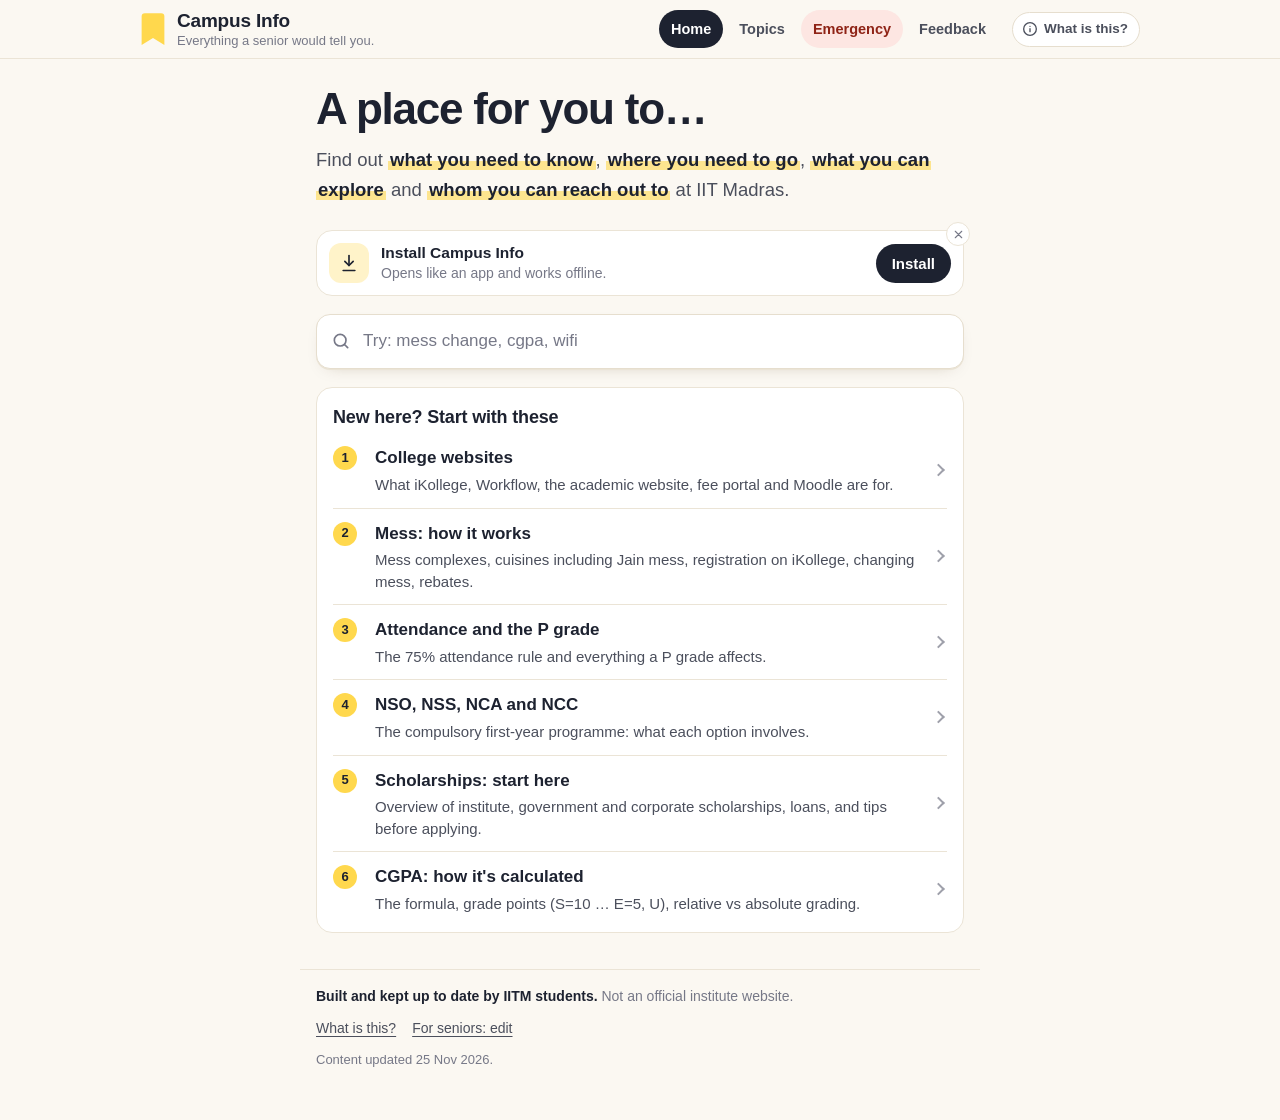
==== commit 0ace6cf6: "Split the home page: nav, Topics, Emergency, What is this, trails, deep search links Nav bar (Home, " ====
--- a/docs/index.html
+++ b/docs/index.html
@@ -4,8 +4,9 @@
   <meta charset="utf-8">
   <meta name="viewport" content="width=device-width, initial-scale=1, viewport-fit=cover">
   <title>Campus Info · Everything a senior would tell you</title>
-  <meta name="description" content="Everything a senior would tell you: what IIT Madras offers students, and whom to ask. Mess, hostel, money, academics, health and clubs, written by students from official sources. Every number taps to call. Works offline.">
-  <meta name="theme-color" content="#1f2a44">
+  <meta name="description" content="Everything a senior would tell you: what you need to know, where you need to go, what you can explore and whom you can reach out to at IIT Madras. Written by students from official sources. Works offline.">
+  <meta name="theme-color" content="#fbf8f2" media="(prefers-color-scheme: light)">
+  <meta name="theme-color" content="#15130f" media="(prefers-color-scheme: dark)">
   <link rel="manifest" href="manifest.webmanifest">
   <link rel="icon" href="icons/icon.svg" type="image/svg+xml">
   <link rel="apple-touch-icon" href="icons/apple-touch-icon.png">
@@ -16,17 +17,26 @@
 </head>
 <body>
   <a class="skip" href="#main">Skip to content</a>
-  <div class="strip" id="strip" aria-label="Emergency numbers"></div>
-  <header class="top">
-    <a class="brand" href="#/" aria-label="Campus Info home">
-      <svg class="logo" viewBox="0 0 40 48" aria-hidden="true"><path d="M4 4a4 4 0 0 1 4-4h24a4 4 0 0 1 4 4v42l-16-9-16 9z" fill="var(--logo)"/><text x="20" y="25" text-anchor="middle" font-size="17" font-weight="800" fill="var(--logo-ink)" font-family="inherit">ci</text></svg>
-      <span class="words"><span class="name">Campus Info</span><span class="tag">Everything a senior would tell you.</span></span>
-    </a>
-  </header>
+  <div class="masthead">
+    <header class="top">
+      <a class="brand" href="#/" aria-label="Campus Info home">
+        <svg class="logo" viewBox="0 0 32 40" aria-hidden="true"><path d="M2 4a4 4 0 0 1 4-4h20a4 4 0 0 1 4 4v35l-14-8.5L2 39z" fill="var(--logo)"/></svg>
+        <span class="words"><span class="name">Campus Info</span><span class="tag">Everything a senior would tell you.</span></span>
+      </a>
+      <a class="whatis" href="#/about" data-nav="about"><svg class="ic" viewBox="0 0 24 24" aria-hidden="true" fill="none" stroke="currentColor" stroke-width="2" stroke-linecap="round"><circle cx="12" cy="12" r="9.5"/><path d="M12 16v-4.5M12 8h.01"/></svg>What is this?</a>
+    </header>
+    <nav class="nav" aria-label="Main">
+      <a href="#/" data-nav="home">Home</a>
+      <a href="#/topics" data-nav="topics">Topics</a>
+      <a href="#/emergency" data-nav="emergency" class="sos">Emergency</a>
+      <a href="#" id="nav-feedback" data-nav="feedback" data-feedback="nav" target="_blank" rel="noopener">Feedback</a>
+    </nav>
+  </div>
   <main id="main" tabindex="-1">
     <p class="loading">Loading…</p>
   </main>
-  <nav class="rail" id="rail" aria-label="Jump to a letter" hidden></nav>
+  <div class="rail" id="rail" aria-hidden="true" hidden></div>
+  <div class="bubble" id="bubble" aria-hidden="true" hidden></div>
   <footer class="foot" id="foot"></footer>
   <noscript><p class="loading">Campus Info needs JavaScript turned on.</p></noscript>
   <script src="markdown.js" defer></script>
--- a/docs/app.css
+++ b/docs/app.css
@@ -1,10 +1,6 @@
-/* Campus Info. Cream paper, navy ink, the yellow of the app icon, and a soft colour for each group.
+/* Campus Info. Cream paper, navy ink, the yellow of the bookmark, and a soft colour for each area.
    Icons are inline SVG; no web fonts, no images. */
 :root {
-  --mark: #ffe45c;
-  --mark-ink: #111111;
-  --focus: #1a4dff;
-  color-scheme: light;
   --paper: #fbf8f2;
   --ink: #1d2230;
   --soft: #4b4f5c;
@@ -15,15 +11,21 @@
   --accent-ink: #ffffff;
   --accent-soft: #fff3c9;
   --accent-text: #1d2230;
-  --strip: #1f2a44;
-  --strip-ink: #e8ebf3;
-  --strip-num: #ffd84d;
   --logo: #ffd84d;
-  --logo-ink: #1d2230;
   --pill: #ffffff;
-  --pill-line: #ebe4d6;
-}
-/* each group has its own soft colour */
+  --pill-line: #e6dece;
+  --hl: rgba(255, 216, 77, .6);
+  --mark: #ffe45c;
+  --mark-ink: #111111;
+  --sos: #c4321f;
+  --sos-bg: #fde6e2;
+  --sos-ink: #8f2316;
+  --sos-on: #ffffff;
+  --focus: #1a4dff;
+  --stick: 52px;
+  color-scheme: light;
+}
+/* each area has its own soft colour */
 [data-g="essentials"]   { --g-bg: #fde4e1; --g-ink: #962a1f; }
 [data-g="academics"]    { --g-bg: #e2e9ff; --g-ink: #2b47a3; }
 [data-g="campus-life"]  { --g-bg: #dcf1e2; --g-ink: #1d6a39; }
@@ -35,17 +37,17 @@
 
 @media (prefers-color-scheme: dark) {
   :root:not([data-theme="light"]) {
-    --focus: #8fb0ff; color-scheme: dark;
     --paper: #15130f; --ink: #f3efe6; --soft: #cfc8b8; --muted: #9c9483; --rule: #2e2a22; --box: #1d1a15;
     --accent: #ffd84d; --accent-ink: #1d2230; --accent-soft: #3a3115; --accent-text: #ffe590;
-    --strip: #0f1626; --strip-ink: #e8ebf3; --strip-num: #ffd84d; --logo: #ffd84d; --logo-ink: #1d2230; --pill: #1d1a15; --pill-line: #2e2a22;
+    --pill: #1d1a15; --pill-line: #34302a; --hl: rgba(255, 216, 77, .3);
+    --sos: #ff7b6b; --sos-bg: #3a1c17; --sos-ink: #ffb4a8; --sos-on: #2a0d09; --focus: #8fb0ff; color-scheme: dark;
   }
   :root:not([data-theme="light"]) [data-g] { --g-bg: #26221a; --g-ink: #f3efe6; }
 }
 
 * { box-sizing: border-box; }
 [hidden] { display: none !important; }
-html { -webkit-text-size-adjust: 100%; scroll-padding-top: 112px; }
+html { -webkit-text-size-adjust: 100%; scroll-padding-top: calc(var(--stick) + 10px); }
 body {
   margin: 0;
   background: var(--paper);
@@ -61,126 +63,130 @@
 .ic.flip { transform: rotate(180deg); }
 .vh { position: absolute; width: 1px; height: 1px; overflow: hidden; clip: rect(0 0 0 0); white-space: nowrap; }
 .skip { position: absolute; left: -999px; }
-.skip:focus { left: 8px; top: 8px; background: var(--paper); padding: 6px 10px; z-index: 30; }
+.skip:focus { left: 8px; top: 8px; background: var(--paper); padding: 6px 10px; z-index: 40; }
 .loading { padding: 40px 16px; color: var(--muted); }
-
-/* emergency strip: always there, one tap to call */
-.strip {
+.preview-bar { background: var(--accent-soft); color: var(--ink); padding: 8px 16px; font-size: 14px; }
+
+/* ---------- top: brand, What is this?, and the nav ---------- */
+/* Phones: the brand row scrolls away and the nav row stays. Wider screens: one row, nav at the top right. */
+.masthead { display: contents; }
+.top {
+  display: flex; align-items: center; justify-content: space-between; gap: 12px;
+  max-width: 680px; margin: 0 auto; padding: 14px 16px 10px;
+}
+.brand { display: inline-flex; align-items: center; gap: 11px; text-decoration: none; min-width: 0; }
+.logo { width: 26px; height: 33px; flex: none; }
+.words { display: flex; flex-direction: column; line-height: 1.2; min-width: 0; }
+.name { font-weight: 800; font-size: 19px; letter-spacing: -.01em; }
+.tag { color: var(--muted); font-size: 13px; text-wrap: balance; }
+.whatis {
+  display: inline-flex; align-items: center; gap: 6px; flex: none;
+  padding: 6px 11px 6px 9px; border-radius: 999px; font-size: 13.5px; font-weight: 600; text-decoration: none;
+  color: var(--soft); background: var(--pill); border: 1.5px solid var(--pill-line);
+}
+.whatis .ic { width: 16px; height: 16px; }
+.whatis:hover, .whatis[aria-current] { border-color: var(--accent); color: var(--ink); }
+.nav {
   position: sticky; top: 0; z-index: 20;
-  display: flex; align-items: center; gap: 6px;
-  min-height: 44px; padding: 0 10px;
-  background: var(--strip); color: var(--strip-ink);
-  font-size: 14px; white-space: nowrap; overflow-x: auto; scrollbar-width: none;
-}
-.strip::-webkit-scrollbar { display: none; }
-.strip .label { font-weight: 700; letter-spacing: .05em; text-transform: uppercase; font-size: 11px; margin-right: 2px; }
-.strip a:not(.all) {
-  display: inline-flex; align-items: center; gap: 5px; padding: 5px 9px; border-radius: 999px; font-size: 13.5px;
-  color: var(--strip-num); font-weight: 700; text-decoration: none; font-variant-numeric: tabular-nums;
-  background: color-mix(in srgb, var(--strip-num) 12%, transparent);
-}
-.strip a .ic { width: 14px; height: 14px; }
-.strip a span { color: var(--strip-ink); font-weight: 500; }
-.strip a.all { color: var(--strip-ink); text-decoration: underline; text-underline-offset: 3px; margin-left: auto; padding-left: 4px; font-size: 13px; }
-
-/* page column */
-.top, main, .foot { max-width: 680px; margin: 0 auto; padding-left: 16px; padding-right: 16px; }
-.top { padding-top: 16px; padding-bottom: 4px; }
-.brand { display: inline-flex; align-items: center; gap: 11px; text-decoration: none; }
-.logo { width: 32px; height: 38px; flex: none; }
-.words { display: flex; flex-direction: column; line-height: 1.2; }
-.name { font-weight: 800; font-size: 19px; letter-spacing: -.01em; }
-.tag { color: var(--muted); font-size: 13.5px; }
-main { padding-bottom: 32px; }
+  display: flex; justify-content: space-between; gap: 4px;
+  padding: 7px max(12px, calc((100% - 660px) / 2));
+  background: var(--paper); border-bottom: 1px solid var(--rule);
+  overflow-x: auto; scrollbar-width: none;
+}
+.nav::-webkit-scrollbar { display: none; }
+.nav a {
+  flex: none; padding: 8px 12px; border-radius: 999px; text-decoration: none; white-space: nowrap;
+  font-size: 14.5px; font-weight: 650; color: var(--soft); transition: background .15s, color .15s;
+}
+.nav a:hover { background: var(--box); color: var(--ink); }
+.nav a[aria-current] { background: var(--accent); color: var(--accent-ink); }
+.nav a.sos { background: var(--sos-bg); color: var(--sos-ink); }
+.nav a.sos[aria-current] { background: var(--sos); color: var(--sos-on); }
+@media (min-width: 760px) {
+  .masthead {
+    display: flex; align-items: center; gap: 14px; position: sticky; top: 0; z-index: 20;
+    padding: 10px max(24px, calc((100% - 1000px) / 2));
+    background: var(--paper); border-bottom: 1px solid var(--rule);
+  }
+  .top { display: contents; }
+  .nav { position: static; order: 1; margin-left: auto; padding: 0; border: 0; background: none; }
+  .whatis { order: 2; }
+}
+
+/* ---------- page column ---------- */
+main, .foot { max-width: 680px; margin: 0 auto; padding-left: 16px; padding-right: 16px; }
+main { padding-bottom: 36px; }
 main:focus { outline: none; }
 
-/* what this is: one sentence and three facts */
-.hello { padding: 20px 0 2px; }
-.hello h1 { font-size: clamp(27px, 7.4vw, 36px); line-height: 1.12; letter-spacing: -.022em; margin: 0 0 10px; font-weight: 800; }
-.lede { font-size: 17px; color: var(--soft); margin: 0 0 12px; }
-.facts { display: flex; flex-wrap: wrap; gap: 6px; margin: 0; padding: 0; font-size: 13px; color: var(--accent-text); }
-.facts span { background: var(--accent-soft); padding: 3px 10px; border-radius: 999px; font-weight: 600; }
-
-/* the search box: sticks under the strip while you scroll */
-.find {
-  position: sticky; top: 44px; z-index: 12;
-  margin: 18px -16px 6px; padding: 8px 16px; background: var(--paper);
-}
-.find .lens { position: absolute; left: 31px; top: 50%; transform: translateY(-50%); color: var(--muted); width: 20px; height: 20px; pointer-events: none; }
+/* where you are */
+.crumbs { margin: 16px 0 2px; font-size: 14px; }
+.crumbs ol { list-style: none; margin: 0; padding: 0; display: flex; align-items: center; min-width: 0; }
+.crumbs li { display: flex; align-items: center; flex: none; color: var(--muted); }
+.crumbs li + li::before { content: "›"; margin: 0 8px; color: var(--muted); }
+.crumbs li:last-child { flex: 1 1 auto; min-width: 0; }
+.crumbs li[aria-current] span { overflow: hidden; text-overflow: ellipsis; white-space: nowrap; color: var(--ink); font-weight: 600; }
+.crumbs a { color: var(--soft); text-decoration: none; padding: 4px 0; }
+.crumbs a:hover { color: var(--ink); text-decoration: underline; }
+.crumbs a.home { display: inline-flex; padding: 4px 2px; }
+.crumbs .ic { width: 17px; height: 17px; }
+
+/* ---------- home ---------- */
+.hello { padding: 26px 0 4px; }
+.hello h1 { font-size: clamp(32px, 9vw, 44px); line-height: 1.08; letter-spacing: -.028em; margin: 0 0 12px; font-weight: 800; }
+.hello .lede { font-size: 18.5px; line-height: 1.6; color: var(--soft); margin: 0; }
+.hl {
+  color: var(--ink); font-weight: 650; padding: 0 2px;
+  background: linear-gradient(transparent 58%, var(--hl) 58%);
+  -webkit-box-decoration-break: clone; box-decoration-break: clone;
+}
+
+/* install: one line, one button */
+.install {
+  position: relative; display: grid; grid-template-columns: auto 1fr auto; align-items: center; gap: 4px 12px;
+  margin: 22px 0 2px; padding: 12px; border-radius: 16px;
+  background: var(--box); border: 1px solid var(--rule);
+}
+.ins-ic { display: grid; place-items: center; width: 40px; height: 40px; border-radius: 12px; background: var(--accent-soft); color: var(--ink); }
+.ins-ic .ic { width: 20px; height: 20px; }
+.ins-txt { margin: 0; display: flex; flex-direction: column; line-height: 1.35; min-width: 0; }
+.ins-txt strong { font-size: 15.5px; }
+.ins-txt span { font-size: 14px; color: var(--muted); }
+.ins-btn {
+  border: 0; border-radius: 999px; padding: 8px 16px; min-height: 38px; cursor: pointer;
+  background: var(--accent); color: var(--accent-ink); font-weight: 700; font-size: 15px;
+}
+/* the × sits on the card's corner, so it never takes room from the words */
+.ins-x {
+  position: absolute; top: -9px; right: -7px; display: grid; place-items: center; width: 24px; height: 24px; padding: 0;
+  border: 1px solid var(--rule); border-radius: 50%; background: var(--box); color: var(--muted); cursor: pointer;
+}
+.ins-x:hover { color: var(--ink); border-color: var(--muted); }
+.ins-x .ic { width: 13px; height: 13px; }
+.ins-steps { grid-column: 1 / -1; margin: 6px 0 0; font-size: 14.5px; color: var(--soft); }
+.ins-steps .ic { width: 16px; height: 16px; vertical-align: -3px; }
+
+/* the search box */
+.find { position: relative; margin: 18px 0 8px; }
+.find .lens { position: absolute; left: 15px; top: 50%; transform: translateY(-50%); color: var(--muted); width: 20px; height: 20px; pointer-events: none; }
 .find input {
   width: 100%; font: inherit; font-size: 17px; color: var(--ink);
   background: var(--box); border: 1.5px solid var(--pill-line); border-radius: 14px;
   padding: 13px 46px 13px 46px; -webkit-appearance: none; appearance: none;
-  transition: border-color .15s, box-shadow .15s, background .15s;
-}
-.find input { box-shadow: 0 1px 0 var(--rule), 0 6px 18px -12px rgba(60, 40, 0, .35); }
+  box-shadow: 0 1px 0 var(--rule), 0 6px 18px -12px rgba(60, 40, 0, .35);
+  transition: border-color .15s, box-shadow .15s;
+}
 .find input::placeholder { color: var(--muted); }
-.find input:focus { outline: none; border-color: var(--accent); background: var(--paper); box-shadow: 0 0 0 4px var(--accent-soft); }
+.find input:focus { outline: none; border-color: var(--accent); box-shadow: 0 0 0 4px var(--accent-soft); }
 .find input::-webkit-search-cancel-button { display: none; }
 .find .clear {
-  position: absolute; right: 24px; top: 50%; transform: translateY(-50%);
+  position: absolute; right: 8px; top: 50%; transform: translateY(-50%);
   display: grid; place-items: center; width: 32px; height: 32px; border-radius: 50%;
   background: var(--rule); border: 0; cursor: pointer; color: var(--soft);
 }
 .find .clear .ic { width: 16px; height: 16px; }
 
-/* groups: pills you can swipe */
-.groups {
-  position: relative; display: flex; gap: 8px; margin: 6px -16px 4px; padding: 4px 16px 8px;
-  overflow-x: auto; scrollbar-width: none; -webkit-overflow-scrolling: touch;
-}
-.groups::-webkit-scrollbar { display: none; }
-.groups a {
-  display: inline-flex; align-items: center; gap: 7px; flex: none;
-  padding: 8px 14px 8px 11px; border-radius: 999px; font-size: 14.5px; font-weight: 600;
-  text-decoration: none; color: var(--soft);
-  background: var(--pill); border: 1.5px solid var(--pill-line);
-  transition: background .15s, color .15s, border-color .15s;
-}
-.groups a .ic { width: 16px; height: 16px; color: var(--accent); }
-.groups a:hover { border-color: var(--accent); }
-.groups a.on { background: var(--accent); color: var(--accent-ink); border-color: var(--accent); }
-.groups a.on .ic { color: var(--accent-ink); }
-.groups a { background: var(--g-bg); color: var(--g-ink); border-color: transparent; }
-.groups a .ic { color: var(--g-ink); }
-.groups a[data-g="all"] { border-color: var(--pill-line); }
-.groups a.on { background: var(--accent); color: var(--accent-ink); }
-.groups a.on .ic { color: var(--accent-ink); }
-
-/* lists of topics */
-h2 { font-size: 20px; letter-spacing: -.01em; margin: 28px 0 8px; }
-.count { color: var(--muted); font-weight: 400; font-size: 15px; margin-left: 6px; }
-.gsum { color: var(--soft); margin: 0 0 8px; }
-.letter {
-  font-size: 15px; font-weight: 800; margin: 22px 0 0; padding: 2px 0 6px; line-height: 1.1;
-  color: var(--accent-text); border-bottom: 1px solid var(--rule); letter-spacing: .02em;
-}
-.letter::before {
-  content: ""; display: inline-block; width: 4px; height: 14px; border-radius: 2px; background: var(--accent);
-  margin-right: 8px; vertical-align: -1px;
-}
-.letter::before { background: var(--logo); }
-.entries { list-style: none; margin: 0; padding: 0; }
-.entries li { border-bottom: 1px solid var(--rule); }
-.entries a {
-  position: relative; display: grid; grid-template-columns: 1fr auto; gap: 2px 12px;
-  padding: 12px 22px 12px 0; text-decoration: none; border-radius: 8px;
-}
-.entries a::after {
-  content: ""; position: absolute; right: 4px; top: 50%; width: 7px; height: 7px;
-  border-right: 2px solid var(--muted); border-top: 2px solid var(--muted); transform: translateY(-50%) rotate(45deg); opacity: .7;
-}
-.entries a:hover .t { color: var(--accent-text); }
-.entries .t { font-weight: 650; }
-.entries .g { color: var(--muted); font-size: 11.5px; font-weight: 600; letter-spacing: .02em; align-self: start; margin-top: 3px; white-space: nowrap; }
-.entries .g { background: var(--g-bg); color: var(--g-ink); padding: 1px 8px; border-radius: 999px; }
-.entries .s { grid-column: 1 / -1; color: var(--soft); font-size: 15px; line-height: 1.45;
-  display: -webkit-box; -webkit-line-clamp: 2; -webkit-box-orient: vertical; overflow: hidden; }
-.entries .from { color: var(--muted); }
-
-/* New here: the one soft box on the page */
-.newhere { margin-top: 18px; background: var(--accent-soft); border-radius: 16px; padding: 4px 16px 6px; }
-.newhere { background: var(--box); border: 1px solid var(--rule); }
+/* New here: the one soft box on the home page */
+.newhere { margin-top: 18px; background: var(--box); border: 1px solid var(--rule); border-radius: 16px; padding: 4px 16px 6px; }
 .newhere h2 { margin: 12px 0 2px; font-size: 18px; }
 .newhere ol { counter-reset: n; }
 .newhere ol li { counter-increment: n; }
@@ -188,27 +194,90 @@
 .newhere ol a { grid-template-columns: 30px 1fr; }
 .newhere ol a::before {
   content: counter(n); grid-row: 1 / span 2; display: grid; place-items: center; width: 24px; height: 24px; margin-top: 1px;
-  border-radius: 50%; background: var(--accent); color: var(--accent-ink); font-size: 13px; font-weight: 800;
-}
-.newhere ol a::before { background: var(--logo); color: var(--logo-ink); }
+  border-radius: 50%; background: var(--logo); color: #1d2230; font-size: 13px; font-weight: 800;
+}
 .newhere ol .s { grid-column: 2; }
-.newhere .entries li { border-color: color-mix(in srgb, var(--accent) 14%, transparent); }
-
-/* letters down the right edge */
+
+/* ---------- lists of topics ---------- */
+h2 { font-size: 20px; letter-spacing: -.01em; margin: 28px 0 8px; }
+.page h1, .topic h1 { font-size: clamp(28px, 7.4vw, 36px); line-height: 1.12; letter-spacing: -.022em; margin: 10px 0 8px; font-weight: 800; }
+.lede { font-size: 17px; color: var(--soft); margin: 0 0 12px; }
+.entries { list-style: none; margin: 0; padding: 0; }
+.entries li { border-bottom: 1px solid var(--rule); }
+.entries a {
+  position: relative; display: grid; grid-template-columns: 1fr auto; gap: 2px 12px;
+  padding: 12px 22px 12px 0; text-decoration: none;
+}
+.entries a::after {
+  content: ""; position: absolute; right: 4px; top: 50%; width: 7px; height: 7px;
+  border-right: 2px solid var(--muted); border-top: 2px solid var(--muted); transform: translateY(-50%) rotate(45deg); opacity: .7;
+}
+.entries a:hover .t { text-decoration: underline; text-decoration-color: var(--logo); text-decoration-thickness: 3px; }
+.entries .t { font-weight: 650; }
+.entries .g { font-size: 11.5px; font-weight: 600; letter-spacing: .02em; align-self: start; margin-top: 3px; white-space: nowrap;
+  background: var(--g-bg); color: var(--g-ink); padding: 1px 8px; border-radius: 999px; }
+.entries .s { grid-column: 1 / -1; color: var(--soft); font-size: 15px; line-height: 1.45;
+  display: -webkit-box; -webkit-line-clamp: 2; -webkit-box-orient: vertical; overflow: hidden; }
+.entries .from { color: var(--muted); font-weight: 600; }
+
+/* areas: pills you can swipe */
+.groups {
+  position: relative; display: flex; gap: 8px; margin: 10px -16px 4px; padding: 4px 16px 8px;
+  overflow-x: auto; scrollbar-width: none; -webkit-overflow-scrolling: touch;
+}
+.groups::-webkit-scrollbar { display: none; }
+.groups a {
+  display: inline-flex; align-items: center; gap: 7px; flex: none;
+  padding: 8px 14px 8px 11px; border-radius: 999px; font-size: 14.5px; font-weight: 600; text-decoration: none;
+  background: var(--g-bg); color: var(--g-ink); border: 1.5px solid transparent;
+  transition: background .15s, color .15s, border-color .15s;
+}
+.groups a .ic { width: 16px; height: 16px; }
+.groups a[data-g="all"] { border-color: var(--pill-line); }
+.groups a:hover { border-color: var(--g-ink); }
+.groups a.on { background: var(--accent); color: var(--accent-ink); border-color: var(--accent); }
+
+/* A to Z: each letter's heading stays at the top while you're in it */
+.index { margin-top: 4px; }
+.letter {
+  position: sticky; top: var(--stick); z-index: 4;
+  display: flex; align-items: center; gap: 8px;
+  margin: 0; padding: 14px 0 6px; background: var(--paper); border-bottom: 1px solid var(--rule);
+  font-size: 15px; font-weight: 800; line-height: 1.1; letter-spacing: .02em;
+}
+.letter::before { content: ""; width: 4px; height: 15px; border-radius: 2px; background: var(--logo); }
+@media (max-width: 759px) { .index { padding-right: 22px; } }
+
+/* the letters down the right edge: the one you're in is lit; slide along them to jump */
 .rail {
-  position: fixed; right: 2px; top: 55%; transform: translateY(-46%); z-index: 15;
-  display: flex; flex-direction: column; align-items: center;
-  font-size: 11px; font-weight: 700; line-height: 1;
+  position: fixed; right: 0; z-index: 15;
+  top: calc(var(--stick) + (100vh - var(--stick)) / 2); transform: translateY(-50%);
+  display: flex; flex-direction: column; align-items: center; padding: 6px 4px;
+  touch-action: none; user-select: none; -webkit-user-select: none;
   opacity: 0; pointer-events: none; transition: opacity .2s;
 }
 .rail.show { opacity: 1; pointer-events: auto; }
-@media (max-width: 759px) { .index { padding-right: 20px; } }
-.rail a { display: block; padding: 3px 6px; text-decoration: none; color: var(--muted); border-radius: 4px; }
-.rail a:hover, .rail a:active { background: var(--accent); color: var(--accent-ink); }
-@media (min-width: 760px) { .rail { right: calc(50% - 380px); font-size: 12px; } }
-
-/* search results */
+.rail button {
+  display: grid; place-items: center; width: 22px; height: 22px; padding: 0; border: 0; border-radius: 50%;
+  background: none; color: var(--muted); font-size: 11px; font-weight: 700; line-height: 1; cursor: pointer;
+  transition: transform .12s, background .12s, color .12s;
+}
+.rail button.on { background: var(--accent); color: var(--accent-ink); transform: scale(1.3); }
+@media (min-width: 760px) { .rail { right: calc(50% - 390px); } }
+.bubble {
+  position: fixed; right: 46px; z-index: 30; width: 60px; height: 60px; border-radius: 50%;
+  display: grid; place-items: center; background: var(--ink); color: var(--logo);
+  font-size: 30px; font-weight: 800; box-shadow: 0 10px 24px -10px rgba(0, 0, 0, .5); pointer-events: none;
+}
+@media (min-width: 760px) { .bubble { right: calc(50% - 350px); } }
+
+/* ---------- search results ---------- */
 #results { margin-top: 4px; }
+.area-hit {
+  display: flex; align-items: center; gap: 10px; margin: 10px 0 4px; padding: 12px 14px; border-radius: 14px;
+  background: var(--g-bg); color: var(--g-ink); text-decoration: none; font-size: 15.5px;
+}
+.area-hit .go { margin-left: auto; }
 .none { margin: 12px 0 6px; padding: 12px 14px; border-radius: 12px; background: var(--box); border: 1px solid var(--rule); }
 .none p { margin: 0 0 6px; }
 .none p:last-child { margin: 0; }
@@ -216,21 +285,16 @@
 .ask { font-weight: 700; color: var(--accent-text); }
 .divider { margin: 22px 0 0; font-size: 12px; text-transform: uppercase; letter-spacing: .06em; color: var(--muted); border-bottom: 1px solid var(--rule); padding-bottom: 6px; font-weight: 700; }
 .hits.deep .t { font-weight: 600; }
-
-/* a topic */
-.topic { padding-top: 6px; }
-.crumbs { display: flex; justify-content: space-between; align-items: center; gap: 12px; margin: 10px 0 4px; font-size: 15px; }
-.back {
-  display: inline-flex; align-items: center; gap: 4px; text-decoration: none; color: var(--soft);
-  padding: 6px 12px 6px 6px; border-radius: 999px; border: 1.5px solid var(--pill-line); background: var(--pill); font-weight: 600;
-}
-.kicker {
-  display: inline-flex; align-items: center; gap: 6px; font-size: 13px; font-weight: 600; text-decoration: none;
-  color: var(--accent-text); background: var(--accent-soft); padding: 5px 11px; border-radius: 999px;
-}
-.kicker .ic { width: 14px; height: 14px; }
-.kicker { background: var(--g-bg); color: var(--g-ink); }
-.topic h1 { font-size: clamp(27px, 7vw, 34px); line-height: 1.14; letter-spacing: -.02em; margin: 16px 0 8px; font-weight: 800; }
+.entries .callrow {
+  display: inline-flex; align-items: center; gap: 8px; margin: -2px 0 12px; padding: 8px 14px; border-radius: 999px;
+  background: var(--accent); color: var(--accent-ink); text-decoration: none; font-size: 14.5px; font-weight: 600;
+}
+.entries .callrow::after { display: none; }
+.callrow .ic { width: 16px; height: 16px; }
+.callrow b { font-variant-numeric: tabular-nums; }
+
+/* ---------- a topic ---------- */
+.topic { padding-top: 0; }
 .jump { margin: 0 0 8px; }
 .jump a {
   display: inline-flex; align-items: center; gap: 6px; font-size: 14px; font-weight: 600; text-decoration: none;
@@ -245,26 +309,27 @@
 .posts p { margin: 0 0 12px; }
 .posts ul, .posts ol { margin: 0 0 12px; padding-left: 22px; }
 .posts li { margin: 3px 0; }
-.posts blockquote { margin: 0 0 12px; padding: 2px 0 2px 14px; border-left: 3px solid var(--accent); color: var(--soft); }
+.posts blockquote { margin: 0 0 12px; padding: 2px 0 2px 14px; border-left: 3px solid var(--logo); color: var(--soft); }
 .posts code { font-family: ui-monospace, SFMono-Regular, Consolas, Menlo, monospace; font-size: .9em; background: var(--box); padding: 1px 4px; border-radius: 4px; }
 .posts pre { background: var(--box); padding: 12px; overflow-x: auto; font-size: 14px; line-height: 1.45; border-radius: 10px; }
 .posts pre code { background: none; padding: 0; }
 .posts img { max-width: 100%; height: auto; border-radius: 10px; }
 .posts a { color: var(--accent-text); }
 .posts a.tel { font-weight: 650; white-space: nowrap; }
+mark.hit { scroll-margin: 120px; }
 .table { overflow-x: auto; margin: 0 0 14px; }
 .posts table { border-collapse: collapse; font-size: 15px; min-width: 60%; }
 .posts th, .posts td { border-bottom: 1px solid var(--rule); padding: 6px 12px 6px 0; text-align: left; vertical-align: top; }
 .posts th { border-bottom: 2px solid var(--ink); }
 .docs { list-style: none; padding: 0; margin: 8px 0 0; }
 .docs li { padding: 10px 12px; margin-top: 6px; border-radius: 10px; background: var(--box); border: 1px solid var(--rule); display: flex; flex-wrap: wrap; gap: 2px 10px; align-items: baseline; }
+.docs li.hit-doc { border-color: var(--logo); box-shadow: 0 0 0 3px var(--hl); }
 .docs a { font-weight: 650; word-break: break-word; }
 .docs .meta { color: var(--muted); font-size: 13px; }
 
 /* whom to ask */
 .contacts { margin-top: 28px; padding: 4px 14px 6px; border-radius: 16px; background: var(--box); border: 1px solid var(--rule); }
-.contacts.ontop { margin: 14px 0 6px; background: var(--accent-soft); border-color: transparent; }
-.contacts.ontop { background: var(--box); border-color: var(--rule); }
+.contacts.ontop { margin: 14px 0 6px; }
 .contacts h2 { margin: 12px 0 2px; font-size: 13px; text-transform: uppercase; letter-spacing: .06em; color: var(--accent-text); }
 .contacts ul { list-style: none; padding: 0; margin: 0; }
 .contacts li { display: flex; justify-content: space-between; align-items: center; gap: 12px; padding: 8px 0; }
@@ -289,32 +354,48 @@
   background: var(--pill); border: 1.5px solid var(--pill-line); border-radius: 999px; padding: 8px 16px; font-weight: 600;
   transition: border-color .15s, background .15s;
 }
-.useful button:hover, .share button:hover { border-color: var(--accent); background: var(--accent-soft); }
-.useful .ic, .share .ic { width: 17px; height: 17px; color: var(--accent-text); }
+.useful button:hover, .share button:hover { border-color: var(--accent); }
+.useful .ic, .share .ic { width: 17px; height: 17px; }
 .more { margin-top: 14px; }
 .share { margin-top: 22px; }
-.about h2 { margin-top: 26px; }
-.about p { color: var(--soft); }
-
-/* footer */
+
+/* ---------- emergency ---------- */
+.sos-list { list-style: none; padding: 0; margin: 14px 0 8px; display: grid; gap: 10px; }
+.sos-call {
+  display: grid; grid-template-columns: 46px 1fr; align-items: center; column-gap: 14px;
+  padding: 12px 16px; border-radius: 16px; background: var(--sos-bg); color: var(--sos-ink); text-decoration: none;
+}
+.sos-ic { grid-row: 1 / span 2; display: grid; place-items: center; width: 46px; height: 46px; border-radius: 50%; background: var(--sos); color: var(--sos-on); }
+.sos-ic .ic { width: 21px; height: 21px; }
+.sos-l { font-weight: 800; font-size: 18px; line-height: 1.2; }
+.sos-n { font-size: 15.5px; font-variant-numeric: tabular-nums; }
+.all-numbers h2 { margin-top: 26px; }
+.emergency .posts h2:first-child { display: none; } /* the topic's own heading repeats the page's */
+.emergency .posts a.tel {
+  display: inline-block; padding: 1px 9px; margin: 2px 0; border-radius: 999px; text-decoration: none;
+  background: var(--box); border: 1.5px solid var(--pill-line); color: var(--ink);
+}
+
+/* ---------- what is this ---------- */
+.readme { margin-top: 6px; }
+.readme p { font-size: 17.5px; line-height: 1.6; color: var(--soft); margin: 0 0 14px; }
+.readme strong { color: var(--ink); background: linear-gradient(transparent 60%, var(--hl) 60%); }
+.readme a { color: inherit; }
+.fine { font-size: 14px; color: var(--muted); margin-top: 20px; }
+
+/* ---------- footer ---------- */
 .foot { border-top: 1px solid var(--rule); padding-top: 16px; padding-bottom: 40px; color: var(--muted); font-size: 14px; }
 .foot p { margin: 0 0 10px; }
 .foot strong { color: var(--ink); font-weight: 650; }
 .foot .links { display: flex; flex-wrap: wrap; gap: 6px 16px; }
 .foot .links a { color: var(--soft); }
 .foot .upd { font-size: 13px; }
-.foot .install { background: none; border: 0; padding: 0; text-decoration: underline; text-underline-offset: 3px; cursor: pointer; color: inherit; font-size: inherit; }
-.offline:empty { display: none; }
-
-@media (max-width: 430px) {
-  .strip { gap: 5px; padding: 0 8px; }
-  .strip .label { display: none; }
-  .strip a:not(.all) { font-size: 13px; padding: 4px 8px; gap: 4px; }
-}
+
 @media (max-width: 380px) {
   body { font-size: 16px; }
-  .strip a:not(.all) .ic { display: none; }
+  .nav a { padding: 8px 9px; font-size: 14px; }
+  .tag { font-size: 12.5px; }
 }
 @media print {
-  .strip, .rail, .find, .groups, .useful, .share, .foot .links { display: none; }
-}
+  .nav, .whatis, .rail, .bubble, .find, .install, .groups, .useful, .share, .foot .links { display: none; }
+}
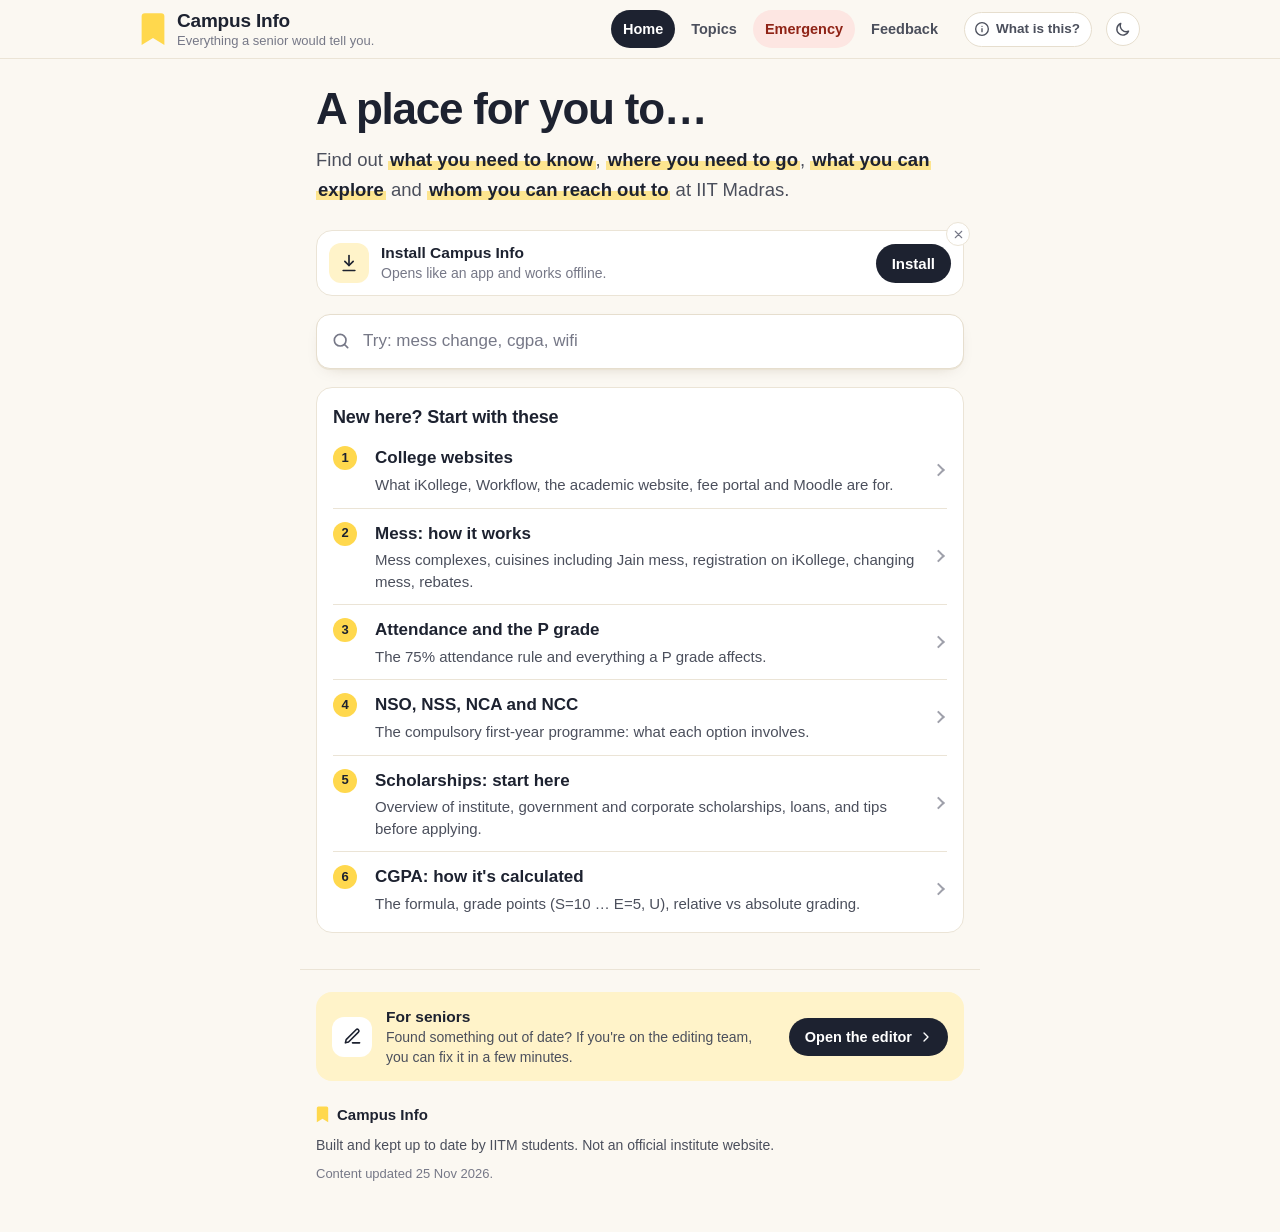
==== commit 8fcd2f3b: "Light and dark with a switch, unified; install card returns after a reload; one What is this?; new f" ====
--- a/docs/index.html
+++ b/docs/index.html
@@ -5,8 +5,17 @@
   <meta name="viewport" content="width=device-width, initial-scale=1, viewport-fit=cover">
   <title>Campus Info · Everything a senior would tell you</title>
   <meta name="description" content="Everything a senior would tell you: what you need to know, where you need to go, what you can explore and whom you can reach out to at IIT Madras. Written by students from official sources. Works offline.">
-  <meta name="theme-color" content="#fbf8f2" media="(prefers-color-scheme: light)">
-  <meta name="theme-color" content="#15130f" media="(prefers-color-scheme: dark)">
+  <meta name="theme-color" content="#fbf8f2" id="theme-color">
+  <script>
+    // Light or dark before anything is drawn: the reader's own choice, else the phone's setting.
+    (function () {
+      var t = null;
+      try { t = localStorage.getItem("ci.theme"); } catch (e) { /* private mode */ }
+      if (t !== "light" && t !== "dark") t = window.matchMedia("(prefers-color-scheme: dark)").matches ? "dark" : "light";
+      document.documentElement.setAttribute("data-theme", t);
+      if (t === "dark") document.getElementById("theme-color").setAttribute("content", "#15130f");
+    })();
+  </script>
   <link rel="manifest" href="manifest.webmanifest">
   <link rel="icon" href="icons/icon.svg" type="image/svg+xml">
   <link rel="apple-touch-icon" href="icons/apple-touch-icon.png">
@@ -24,6 +33,10 @@
         <span class="words"><span class="name">Campus Info</span><span class="tag">Everything a senior would tell you.</span></span>
       </a>
       <a class="whatis" href="#/about" data-nav="about"><svg class="ic" viewBox="0 0 24 24" aria-hidden="true" fill="none" stroke="currentColor" stroke-width="2" stroke-linecap="round"><circle cx="12" cy="12" r="9.5"/><path d="M12 16v-4.5M12 8h.01"/></svg>What is this?</a>
+      <button type="button" class="theme" id="theme" aria-label="Switch to dark mode">
+        <svg class="ic moon" viewBox="0 0 24 24" aria-hidden="true" fill="none" stroke="currentColor" stroke-width="2" stroke-linecap="round" stroke-linejoin="round"><path d="M20.5 14.5A8.5 8.5 0 0 1 9.5 3.5a8.5 8.5 0 1 0 11 11z"/></svg>
+        <svg class="ic sun" viewBox="0 0 24 24" aria-hidden="true" fill="none" stroke="currentColor" stroke-width="2" stroke-linecap="round"><circle cx="12" cy="12" r="4"/><path d="M12 2v2M12 20v2M4.9 4.9l1.4 1.4M17.7 17.7l1.4 1.4M2 12h2M20 12h2M4.9 19.1l1.4-1.4M17.7 6.3l1.4-1.4"/></svg>
+      </button>
     </header>
     <nav class="nav" aria-label="Main">
       <a href="#/" data-nav="home">Home</a>
@@ -35,6 +48,9 @@
   <main id="main" tabindex="-1">
     <p class="loading">Loading…</p>
   </main>
+  <!-- An older offline copy of app.js still writes the emergency strip here; keeping the empty slot means a phone
+       that mixes old and new files on a slow connection still opens instead of stopping at "Loading…". -->
+  <div id="strip" hidden></div>
   <div class="rail" id="rail" aria-hidden="true" hidden></div>
   <div class="bubble" id="bubble" aria-hidden="true" hidden></div>
   <footer class="foot" id="foot"></footer>
--- a/docs/app.css
+++ b/docs/app.css
@@ -1,5 +1,8 @@
 /* Campus Info. Cream paper, navy ink, the yellow of the bookmark, and a soft colour for each area.
-   Icons are inline SVG; no web fonts, no images. */
+   Icons are inline SVG; no web fonts, no images.
+   Two themes from one set of names. A small script in index.html sets data-theme before the page paints: the
+   reader's own choice if they made one, otherwise their phone's setting. The rule in both themes: the main action
+   is navy on light paper and yellow on dark paper; every area keeps its own colour. */
 :root {
   --paper: #fbf8f2;
   --ink: #1d2230;
@@ -17,15 +20,44 @@
   --hl: rgba(255, 216, 77, .6);
   --mark: #ffe45c;
   --mark-ink: #111111;
+  --link-line: rgba(29, 34, 48, .45);
+  --bubble: #1d2230;
+  --bubble-ink: #ffd84d;
   --sos: #c4321f;
   --sos-bg: #fde6e2;
   --sos-ink: #8f2316;
   --sos-on: #ffffff;
+  --shadow: 0 1px 0 #ebe4d6, 0 6px 18px -12px rgba(60, 40, 0, .35);
   --focus: #1a4dff;
   --stick: 52px;
   color-scheme: light;
 }
-/* each area has its own soft colour */
+:root[data-theme="dark"] {
+  --paper: #15130f;
+  --ink: #f3efe6;
+  --soft: #cfc8b8;
+  --muted: #9c9483;
+  --rule: #2e2a22;
+  --box: #1e1b16;
+  --accent: #ffd84d;
+  --accent-ink: #1d2230;
+  --accent-soft: #3a3115;
+  --accent-text: #ffe590;
+  --pill: #1e1b16;
+  --pill-line: #3a352c;
+  --hl: rgba(255, 216, 77, .38);
+  --link-line: rgba(255, 216, 77, .7);
+  --bubble: #ffd84d;
+  --bubble-ink: #1d2230;
+  --sos: #ff7b6b;
+  --sos-bg: #4a1e18;
+  --sos-ink: #ffb8ad;
+  --sos-on: #2a0d09;
+  --shadow: 0 1px 0 #2e2a22, 0 8px 20px -14px rgba(0, 0, 0, .8);
+  --focus: #8fb0ff;
+  color-scheme: dark;
+}
+/* each area has its own colour, in both themes */
 [data-g="essentials"]   { --g-bg: #fde4e1; --g-ink: #962a1f; }
 [data-g="academics"]    { --g-bg: #e2e9ff; --g-ink: #2b47a3; }
 [data-g="campus-life"]  { --g-bg: #dcf1e2; --g-ink: #1d6a39; }
@@ -34,16 +66,14 @@
 [data-g="clubs"]        { --g-bg: #ffe5d3; --g-ink: #9c440e; }
 [data-g="inter-iit"]    { --g-bg: #daf0f5; --g-ink: #11637a; }
 [data-g="all"]          { --g-bg: #ffffff; --g-ink: #1d2230; }
-
-@media (prefers-color-scheme: dark) {
-  :root:not([data-theme="light"]) {
-    --paper: #15130f; --ink: #f3efe6; --soft: #cfc8b8; --muted: #9c9483; --rule: #2e2a22; --box: #1d1a15;
-    --accent: #ffd84d; --accent-ink: #1d2230; --accent-soft: #3a3115; --accent-text: #ffe590;
-    --pill: #1d1a15; --pill-line: #34302a; --hl: rgba(255, 216, 77, .3);
-    --sos: #ff7b6b; --sos-bg: #3a1c17; --sos-ink: #ffb4a8; --sos-on: #2a0d09; --focus: #8fb0ff; color-scheme: dark;
-  }
-  :root:not([data-theme="light"]) [data-g] { --g-bg: #26221a; --g-ink: #f3efe6; }
-}
+[data-theme="dark"] [data-g="essentials"]   { --g-bg: #3b1f1b; --g-ink: #ffb3a7; }
+[data-theme="dark"] [data-g="academics"]    { --g-bg: #1f2747; --g-ink: #b9c7ff; }
+[data-theme="dark"] [data-g="campus-life"]  { --g-bg: #173324; --g-ink: #9fdfb4; }
+[data-theme="dark"] [data-g="hostel"]       { --g-bg: #2d2240; --g-ink: #d7befa; }
+[data-theme="dark"] [data-g="scholarships"] { --g-bg: #3a3115; --g-ink: #ffe08a; }
+[data-theme="dark"] [data-g="clubs"]        { --g-bg: #3a2517; --g-ink: #ffc59f; }
+[data-theme="dark"] [data-g="inter-iit"]    { --g-bg: #14323a; --g-ink: #a6e2ef; }
+[data-theme="dark"] [data-g="all"]          { --g-bg: #1e1b16; --g-ink: #f3efe6; }
 
 * { box-sizing: border-box; }
 [hidden] { display: none !important; }
@@ -71,10 +101,10 @@
 /* Phones: the brand row scrolls away and the nav row stays. Wider screens: one row, nav at the top right. */
 .masthead { display: contents; }
 .top {
-  display: flex; align-items: center; justify-content: space-between; gap: 12px;
+  display: flex; align-items: center; gap: 8px;
   max-width: 680px; margin: 0 auto; padding: 14px 16px 10px;
 }
-.brand { display: inline-flex; align-items: center; gap: 11px; text-decoration: none; min-width: 0; }
+.brand { display: inline-flex; align-items: center; gap: 11px; text-decoration: none; min-width: 0; margin-right: auto; }
 .logo { width: 26px; height: 33px; flex: none; }
 .words { display: flex; flex-direction: column; line-height: 1.2; min-width: 0; }
 .name { font-weight: 800; font-size: 19px; letter-spacing: -.01em; }
@@ -86,6 +116,15 @@
 }
 .whatis .ic { width: 16px; height: 16px; }
 .whatis:hover, .whatis[aria-current] { border-color: var(--accent); color: var(--ink); }
+/* light / dark: shows the moon on light paper and the sun on dark */
+.theme {
+  display: grid; place-items: center; flex: none; width: 34px; height: 34px; padding: 0; cursor: pointer;
+  border-radius: 50%; color: var(--soft); background: var(--pill); border: 1.5px solid var(--pill-line);
+}
+.theme:hover { border-color: var(--accent); color: var(--ink); }
+.theme .ic { width: 17px; height: 17px; }
+.theme .sun, [data-theme="dark"] .theme .moon { display: none; }
+[data-theme="dark"] .theme .sun { display: block; }
 .nav {
   position: sticky; top: 0; z-index: 20;
   display: flex; justify-content: space-between; gap: 4px;
@@ -111,6 +150,7 @@
   .top { display: contents; }
   .nav { position: static; order: 1; margin-left: auto; padding: 0; border: 0; background: none; }
   .whatis { order: 2; }
+  .theme { order: 3; }
 }
 
 /* ---------- page column ---------- */
@@ -139,6 +179,11 @@
   background: linear-gradient(transparent 58%, var(--hl) 58%);
   -webkit-box-decoration-break: clone; box-decoration-break: clone;
 }
+/* On dark paper a strong yellow band turns brown, so the highlight becomes yellow words on a faint marker.
+   No underline: underlined words look like links. */
+[data-theme="dark"] .hl, [data-theme="dark"] .readme strong {
+  color: #ffd84d; background: linear-gradient(transparent 55%, rgba(255, 216, 77, .14) 55%);
+}
 
 /* install: one line, one button */
 .install {
@@ -172,7 +217,7 @@
   width: 100%; font: inherit; font-size: 17px; color: var(--ink);
   background: var(--box); border: 1.5px solid var(--pill-line); border-radius: 14px;
   padding: 13px 46px 13px 46px; -webkit-appearance: none; appearance: none;
-  box-shadow: 0 1px 0 var(--rule), 0 6px 18px -12px rgba(60, 40, 0, .35);
+  box-shadow: var(--shadow);
   transition: border-color .15s, box-shadow .15s;
 }
 .find input::placeholder { color: var(--muted); }
@@ -236,6 +281,8 @@
 .groups a[data-g="all"] { border-color: var(--pill-line); }
 .groups a:hover { border-color: var(--g-ink); }
 .groups a.on { background: var(--accent); color: var(--accent-ink); border-color: var(--accent); }
+/* wide screens have room for every area: wrap instead of hiding some off the side */
+@media (min-width: 760px) { .groups { flex-wrap: wrap; overflow: visible; margin-left: 0; margin-right: 0; padding-left: 0; padding-right: 0; } }
 
 /* A to Z: each letter's heading stays at the top while you're in it */
 .index { margin-top: 4px; }
@@ -266,7 +313,7 @@
 @media (min-width: 760px) { .rail { right: calc(50% - 390px); } }
 .bubble {
   position: fixed; right: 46px; z-index: 30; width: 60px; height: 60px; border-radius: 50%;
-  display: grid; place-items: center; background: var(--ink); color: var(--logo);
+  display: grid; place-items: center; background: var(--bubble); color: var(--bubble-ink);
   font-size: 30px; font-weight: 800; box-shadow: 0 10px 24px -10px rgba(0, 0, 0, .5); pointer-events: none;
 }
 @media (min-width: 760px) { .bubble { right: calc(50% - 350px); } }
@@ -314,7 +361,8 @@
 .posts pre { background: var(--box); padding: 12px; overflow-x: auto; font-size: 14px; line-height: 1.45; border-radius: 10px; }
 .posts pre code { background: none; padding: 0; }
 .posts img { max-width: 100%; height: auto; border-radius: 10px; }
-.posts a { color: var(--accent-text); }
+/* links read as text with a clear underline: navy on light paper, yellow on dark */
+.posts a { color: inherit; text-decoration-color: var(--link-line); text-decoration-thickness: 1.5px; }
 .posts a.tel { font-weight: 650; white-space: nowrap; }
 mark.hit { scroll-margin: 120px; }
 .table { overflow-x: auto; margin: 0 0 14px; }
@@ -383,12 +431,28 @@
 .readme a { color: inherit; }
 .fine { font-size: 14px; color: var(--muted); margin-top: 20px; }
 
-/* ---------- footer ---------- */
-.foot { border-top: 1px solid var(--rule); padding-top: 16px; padding-bottom: 40px; color: var(--muted); font-size: 14px; }
-.foot p { margin: 0 0 10px; }
-.foot strong { color: var(--ink); font-weight: 650; }
-.foot .links { display: flex; flex-wrap: wrap; gap: 6px 16px; }
-.foot .links a { color: var(--soft); }
+/* ---------- footer: one card for seniors, then who makes it ---------- */
+.foot { border-top: 1px solid var(--rule); padding-top: 22px; padding-bottom: 40px; color: var(--muted); font-size: 14px; }
+.foot p { margin: 0 0 8px; }
+.seniors {
+  display: grid; grid-template-columns: auto 1fr; align-items: center; gap: 12px 14px;
+  margin: 0 0 22px; padding: 14px 16px; border-radius: 16px; background: var(--accent-soft);
+}
+.sn-ic { display: grid; place-items: center; width: 40px; height: 40px; border-radius: 12px; background: var(--box); color: var(--ink); }
+.sn-ic .ic { width: 19px; height: 19px; }
+.foot .sn-txt { margin: 0; display: flex; flex-direction: column; line-height: 1.4; min-width: 0; }
+.sn-txt strong { color: var(--ink); font-size: 15.5px; }
+.sn-txt span { color: var(--soft); font-size: 14px; }
+.sn-btn {
+  grid-column: 1 / -1; justify-self: start; display: inline-flex; align-items: center; gap: 6px;
+  padding: 8px 14px 8px 16px; border-radius: 999px; text-decoration: none; font-weight: 700; font-size: 14.5px;
+  background: var(--accent); color: var(--accent-ink);
+}
+.sn-btn .ic { width: 16px; height: 16px; }
+@media (min-width: 560px) { .seniors { grid-template-columns: auto 1fr auto; } .sn-btn { grid-column: auto; } }
+.foot .fbrand { display: flex; align-items: center; gap: 8px; color: var(--ink); font-weight: 800; font-size: 15px; }
+.fbrand svg { width: 13px; height: 17px; flex: none; }
+.foot .made { color: var(--soft); }
 .foot .upd { font-size: 13px; }
 
 @media (max-width: 380px) {
@@ -397,5 +461,5 @@
   .tag { font-size: 12.5px; }
 }
 @media print {
-  .nav, .whatis, .rail, .bubble, .find, .install, .groups, .useful, .share, .foot .links { display: none; }
-}
+  .nav, .whatis, .theme, .rail, .bubble, .find, .install, .groups, .useful, .share, .seniors { display: none; }
+}
